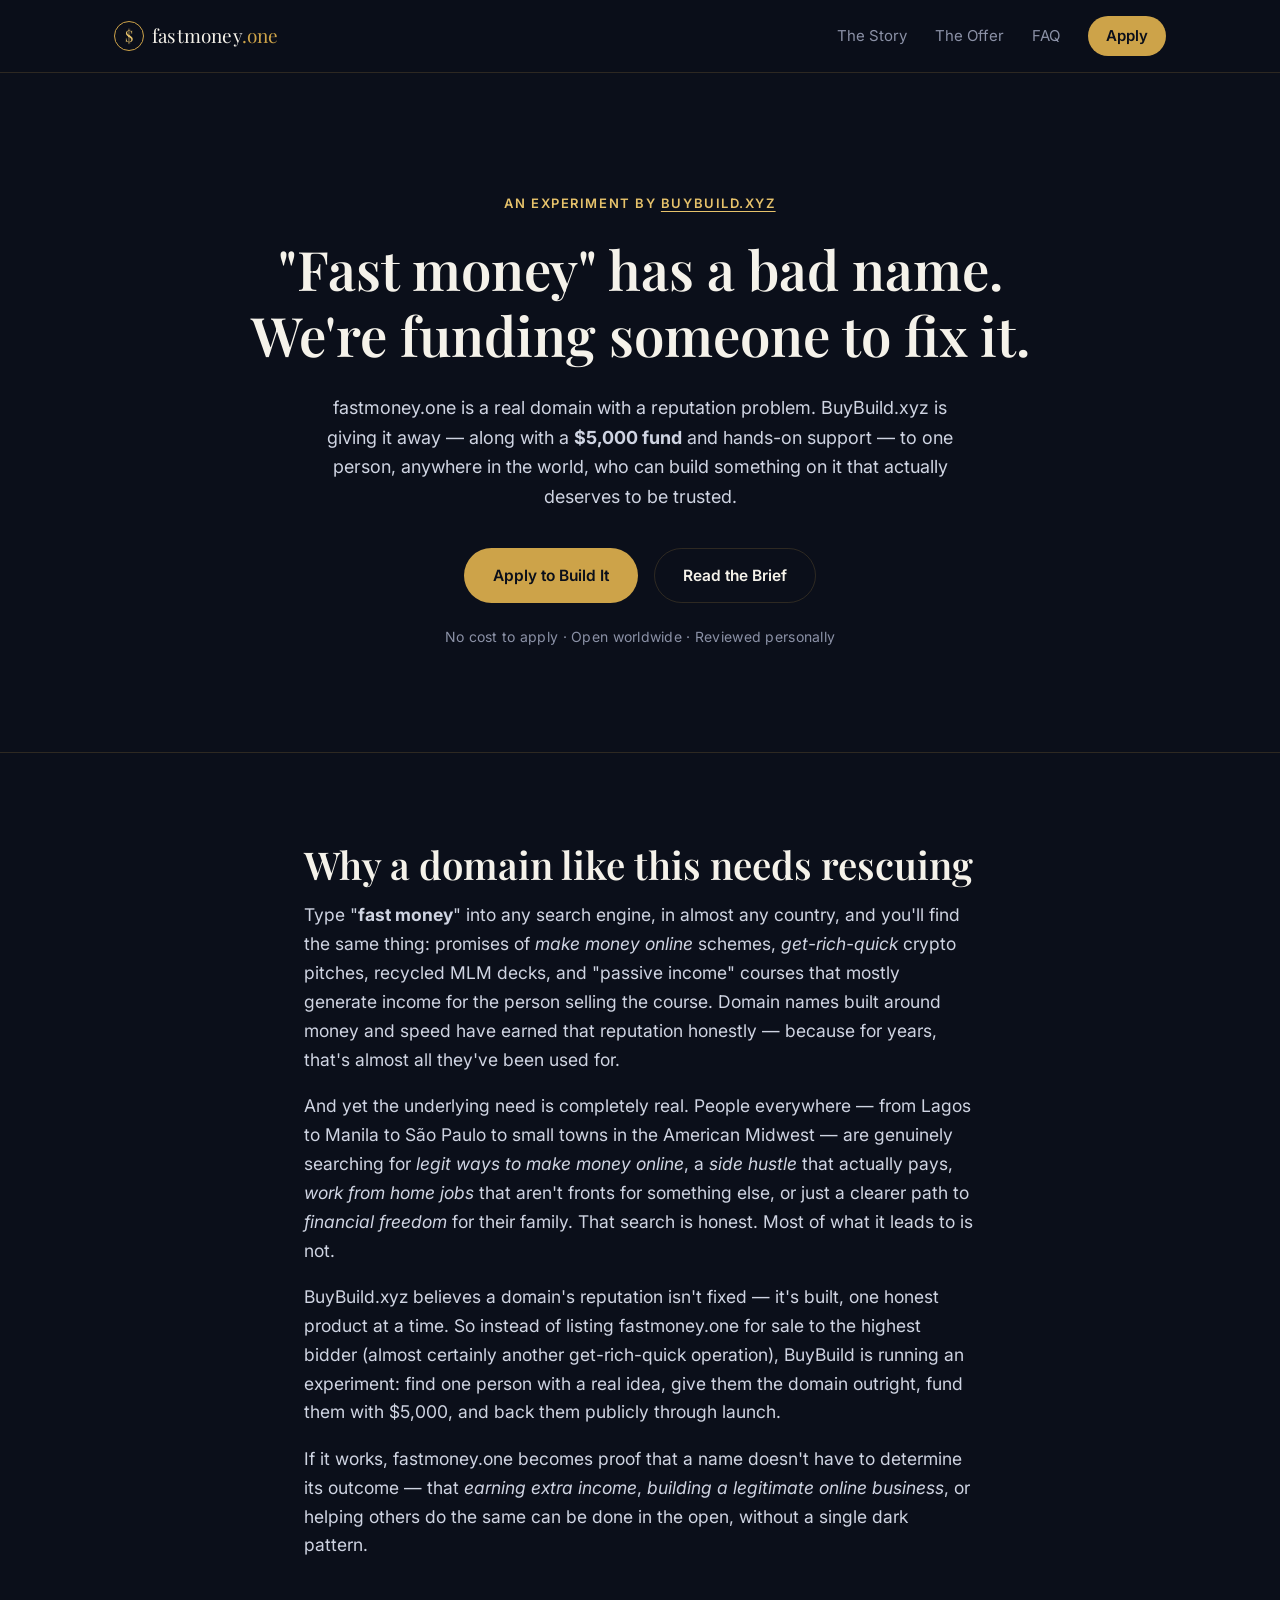
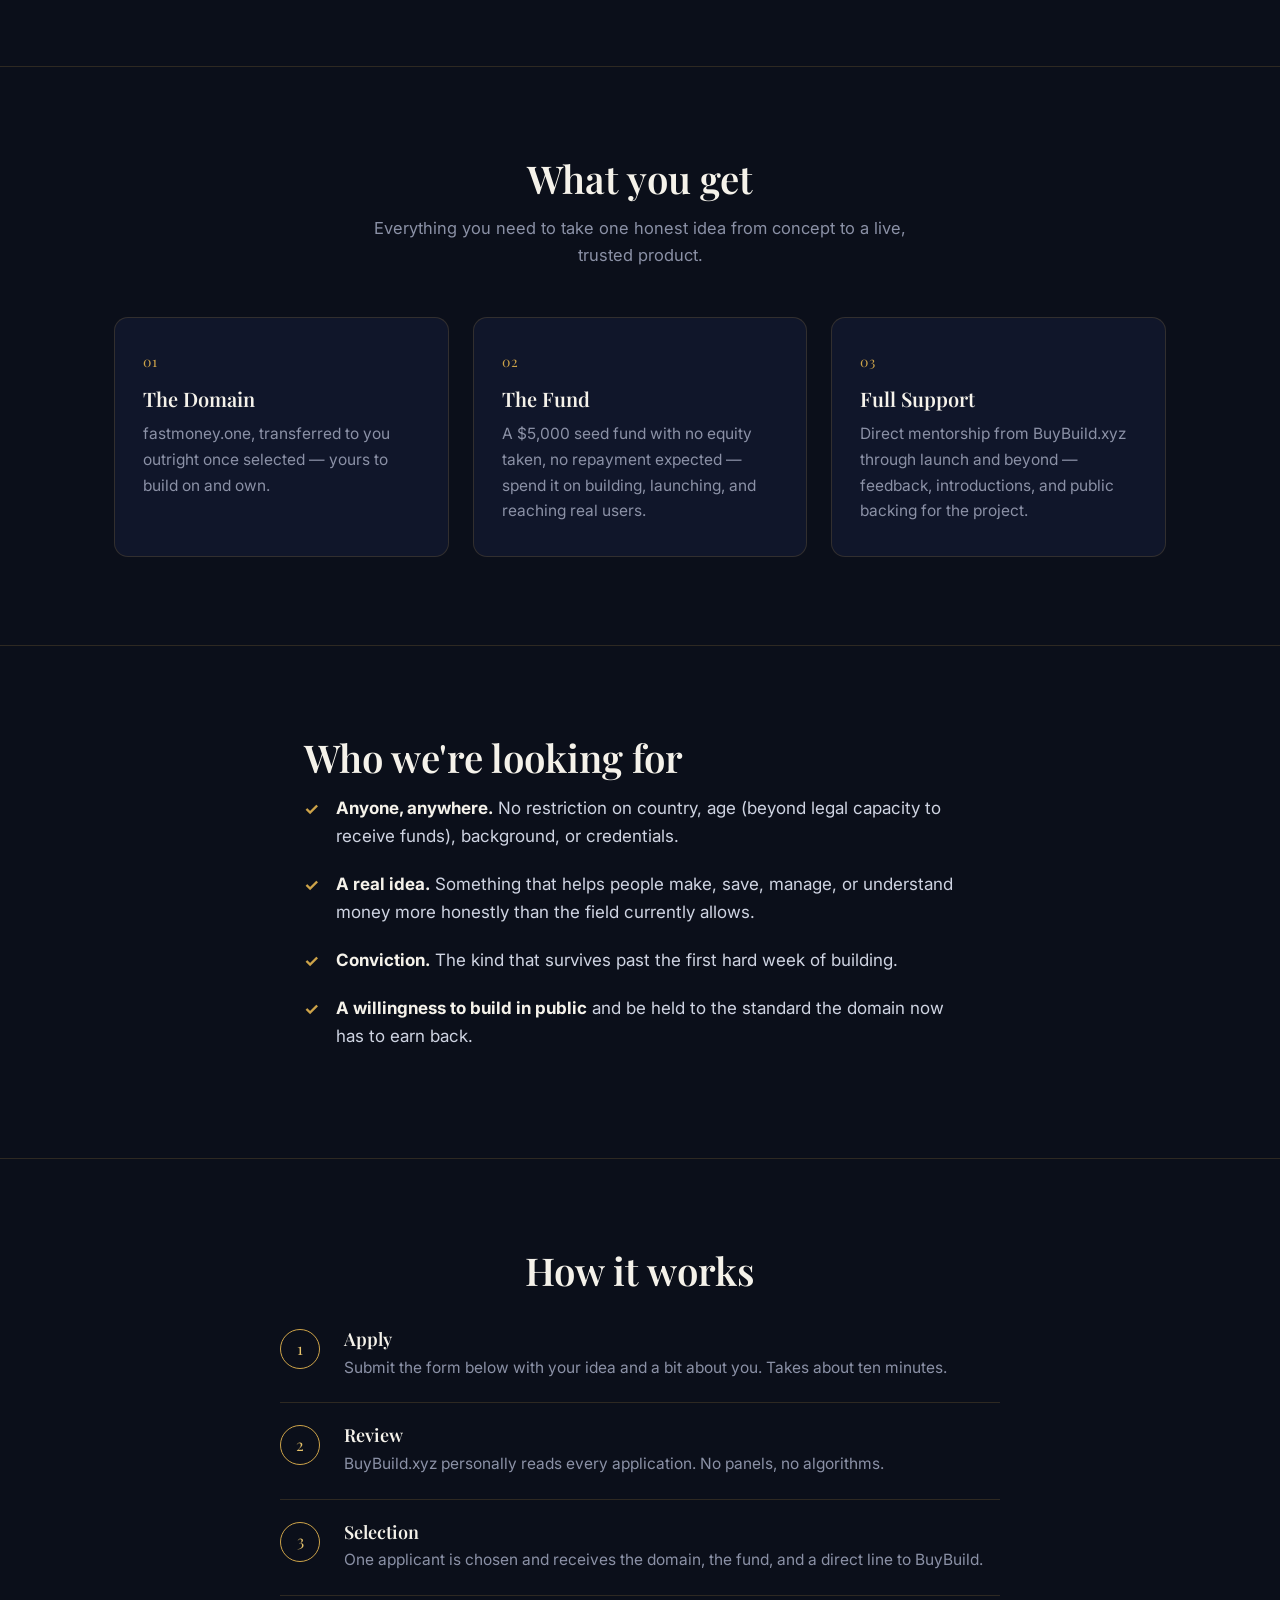
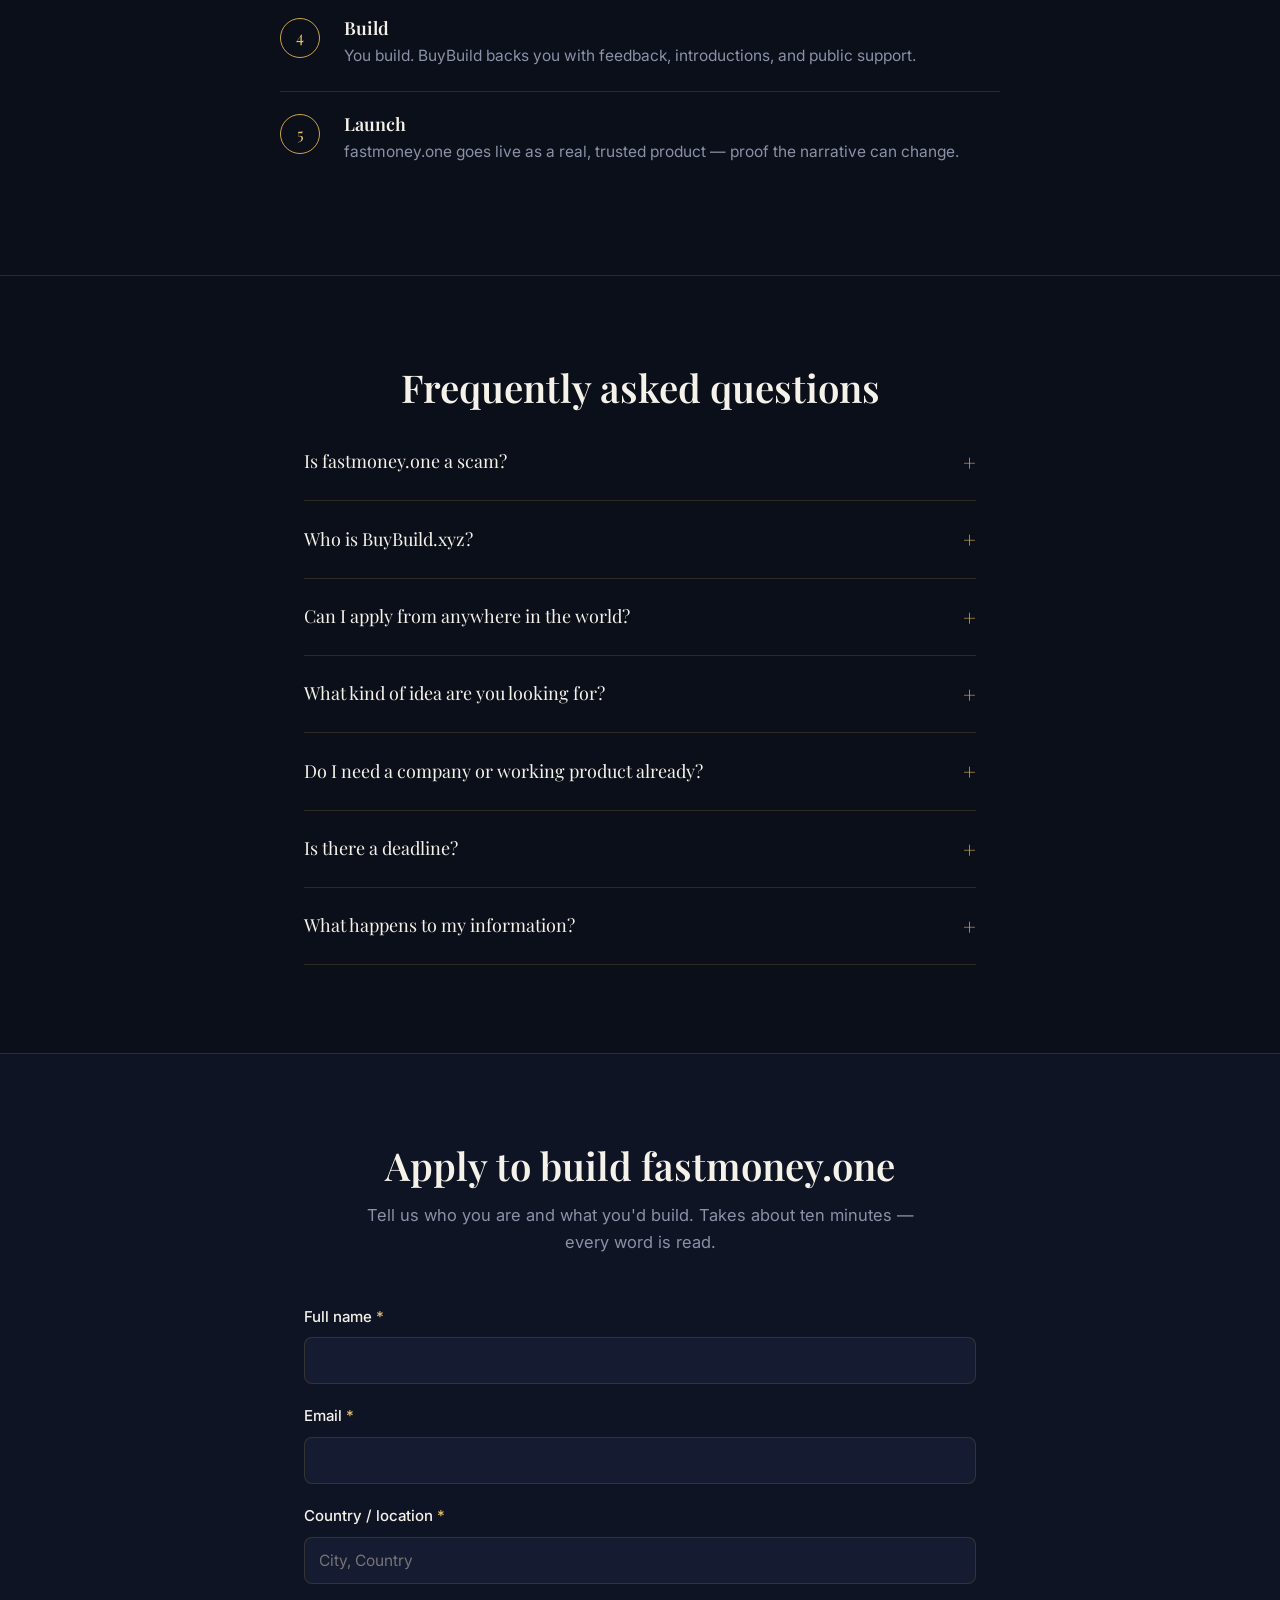
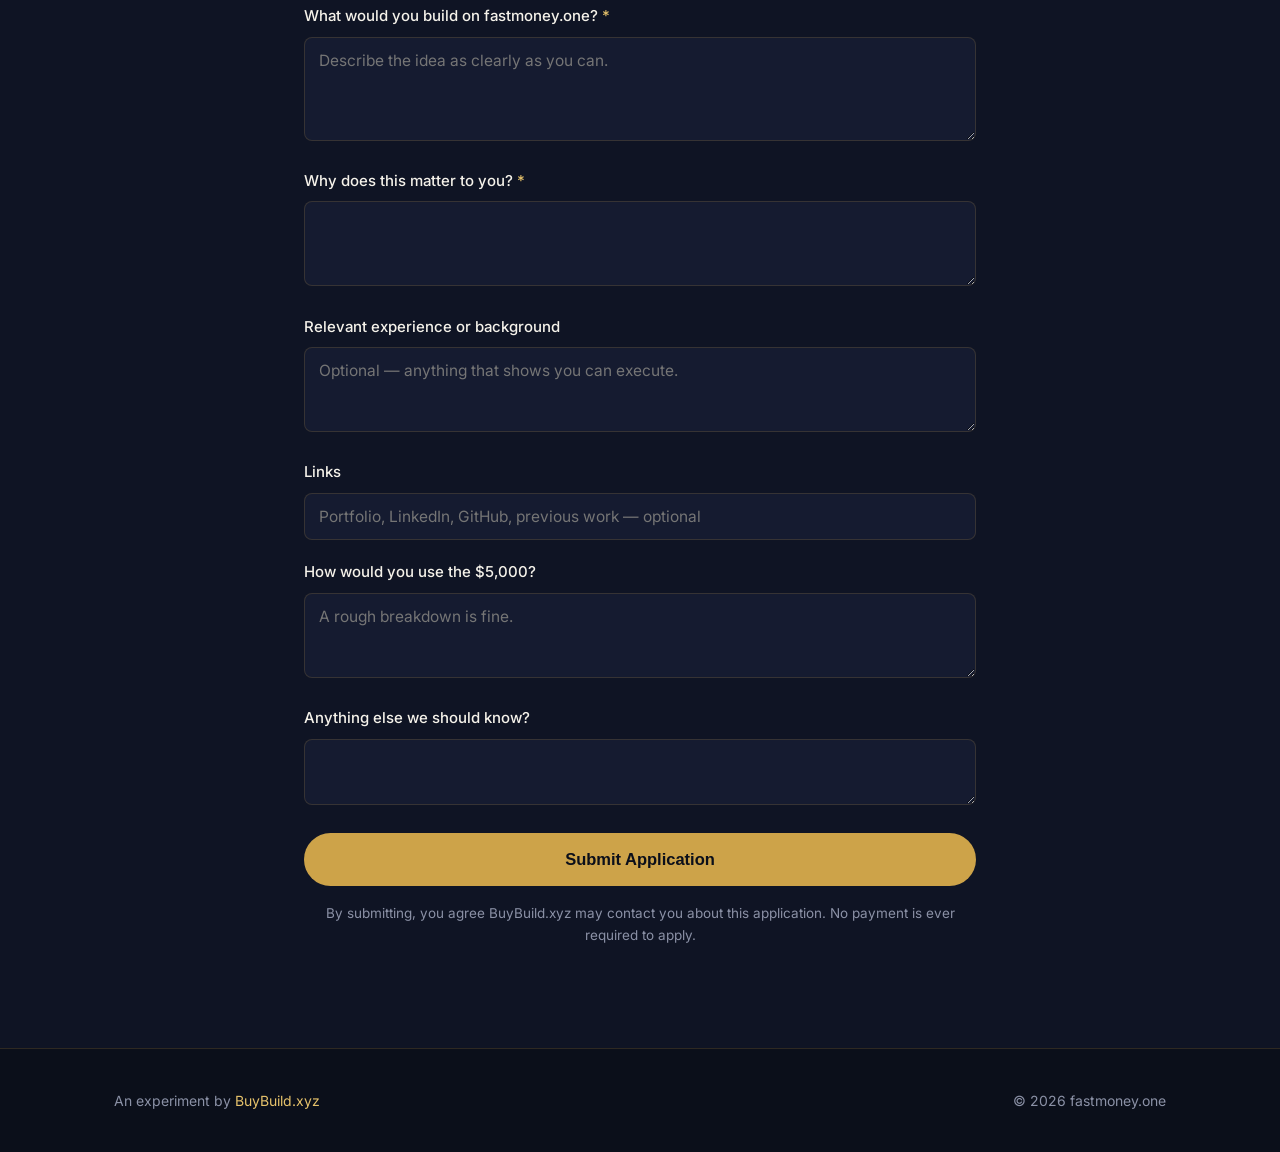
==== index.html @ 134b054e "Add fastmoney.one landing page One-page site for BuyBuild.xyz's experiment: giving the domain plus a" ====
<!DOCTYPE html>
<html lang="en">
<head>
<meta charset="UTF-8">
<meta name="viewport" content="width=device-width, initial-scale=1.0">
<title>Fast Money, Done Honestly — A $5,000 Experiment by BuyBuild.xyz | fastmoney.one</title>
<meta name="description" content="fastmoney.one is being given away — with a $5,000 fund and full support from BuyBuild.xyz — to one person, anywhere in the world, who can build something honest on a domain that usually means the opposite. Apply now.">
<meta name="keywords" content="make money online, make money fast, legit ways to make money online, side hustle ideas, passive income ideas, financial freedom, work from home, online business ideas, earn extra income, fastmoney.one, buybuild.xyz">
<meta name="author" content="BuyBuild.xyz">
<meta name="robots" content="index, follow, max-image-preview:large">
<link rel="canonical" href="https://fastmoney.one/">

<!-- Open Graph -->
<meta property="og:type" content="website">
<meta property="og:site_name" content="fastmoney.one">
<meta property="og:title" content="Fast Money, Done Honestly — A $5,000 Experiment by BuyBuild.xyz">
<meta property="og:description" content="One domain. One builder. $5,000 and full support to prove that 'fast money' doesn't have to mean scam. Open to anyone, anywhere in the world.">
<meta property="og:url" content="https://fastmoney.one/">
<meta property="og:image" content="https://fastmoney.one/assets/img/og-image.png">
<meta property="og:image:width" content="1200">
<meta property="og:image:height" content="630">
<meta property="og:locale" content="en_US">

<!-- Twitter -->
<meta name="twitter:card" content="summary_large_image">
<meta name="twitter:title" content="Fast Money, Done Honestly — A $5,000 Experiment by BuyBuild.xyz">
<meta name="twitter:description" content="One domain. One builder. $5,000 and full support to prove that 'fast money' doesn't have to mean scam. Open to anyone, anywhere in the world.">
<meta name="twitter:image" content="https://fastmoney.one/assets/img/og-image.png">

<!-- Icons -->
<link rel="icon" type="image/svg+xml" href="/assets/img/favicon.svg">
<link rel="apple-touch-icon" href="/assets/img/apple-touch-icon.png">
<link rel="manifest" href="/site.webmanifest">
<meta name="theme-color" content="#0b0f1a">

<!-- Performance -->
<link rel="preconnect" href="https://fonts.googleapis.com">
<link rel="preconnect" href="https://fonts.gstatic.com" crossorigin>
<link href="https://fonts.googleapis.com/css2?family=Playfair+Display:ital,wght@0,500;0,600;0,700;1,500&family=Inter:wght@400;500;600;700&display=swap" rel="stylesheet">
<link rel="stylesheet" href="/assets/css/styles.css">

<!-- Structured Data -->
<script type="application/ld+json">
{
  "@context": "https://schema.org",
  "@type": "Organization",
  "name": "BuyBuild.xyz",
  "url": "https://buybuild.xyz",
  "description": "BuyBuild.xyz funds and supports builders who turn overlooked or reputation-damaged domains into honest, useful products.",
  "sameAs": []
}
</script>
<script type="application/ld+json">
{
  "@context": "https://schema.org",
  "@type": "WebSite",
  "name": "fastmoney.one",
  "url": "https://fastmoney.one/",
  "description": "A domain being rebuilt in public: $5,000 and full support from BuyBuild.xyz, given to one builder anywhere in the world with an honest idea."
}
</script>
<script type="application/ld+json">
{
  "@context": "https://schema.org",
  "@type": "FAQPage",
  "mainEntity": [
    {
      "@type": "Question",
      "name": "Is fastmoney.one a scam?",
      "acceptedAnswer": {
        "@type": "Answer",
        "text": "No. fastmoney.one is currently an empty domain being offered, transparently and for free, to one selected applicant by BuyBuild.xyz, along with a $5,000 fund. Nothing is sold on this page, no payment is ever requested from applicants, and the entire process is documented in public."
      }
    },
    {
      "@type": "Question",
      "name": "Who is BuyBuild.xyz?",
      "acceptedAnswer": {
        "@type": "Answer",
        "text": "BuyBuild.xyz runs small, public experiments that hand real assets — domains, funding, and support — to builders with honest ideas. This is one of those experiments: reclaiming a domain that would otherwise be used for a get-rich-quick scheme."
      }
    },
    {
      "@type": "Question",
      "name": "Can I apply from anywhere in the world?",
      "acceptedAnswer": {
        "@type": "Answer",
        "text": "Yes. This is open globally with no restriction on location, nationality, age (beyond legal capacity to receive funds), or background. Ideas are judged on merit and honesty, not geography."
      }
    },
    {
      "@type": "Question",
      "name": "What kind of idea is BuyBuild looking for?",
      "acceptedAnswer": {
        "@type": "Answer",
        "text": "Anything that genuinely helps people make, save, or manage money honestly: financial literacy tools, transparent income directories, ethical marketplaces, budgeting help, ways to find real remote work. The only requirement is that it has to deserve the trust the domain name asks for."
      }
    },
    {
      "@type": "Question",
      "name": "Do I need a company or product already built?",
      "acceptedAnswer": {
        "@type": "Answer",
        "text": "No. A clear, honest idea and a credible plan to execute it are enough to apply. The fund and support exist specifically to help you go from idea to launch."
      }
    },
    {
      "@type": "Question",
      "name": "What happens to my application?",
      "acceptedAnswer": {
        "@type": "Answer",
        "text": "Every application is read personally by BuyBuild.xyz. Your information is used only to evaluate your application and contact you about it, and is never sold or shared."
      }
    }
  ]
}
</script>
</head>
<body>

<a class="skip-link" href="#apply">Skip to application form</a>

<header class="site-header">
  <div class="wrap header-inner">
    <a href="/" class="brand" aria-label="fastmoney.one home">
      <span class="brand-mark" aria-hidden="true">$</span>
      <span class="brand-name">fastmoney<span class="brand-dot">.one</span></span>
    </a>
    <nav class="site-nav" aria-label="Primary">
      <a href="#story">The Story</a>
      <a href="#offer">The Offer</a>
      <a href="#faq">FAQ</a>
      <a href="#apply" class="nav-cta">Apply</a>
    </nav>
  </div>
</header>

<main>

  <!-- HERO -->
  <section class="hero">
    <div class="wrap">
      <p class="eyebrow">An experiment by <a href="https://buybuild.xyz" rel="noopener">BuyBuild.xyz</a></p>
      <h1>"Fast money" has a bad name.<br>We're funding someone to fix it.</h1>
      <p class="hero-sub">
        fastmoney.one is a real domain with a reputation problem. BuyBuild.xyz is giving it away — along
        with a <strong>$5,000 fund</strong> and hands-on support — to one person, anywhere in the world,
        who can build something on it that actually deserves to be trusted.
      </p>
      <div class="hero-actions">
        <a href="#apply" class="btn btn-primary">Apply to Build It</a>
        <a href="#story" class="btn btn-ghost">Read the Brief</a>
      </div>
      <p class="hero-meta">No cost to apply · Open worldwide · Reviewed personally</p>
    </div>
  </section>

  <!-- STORY / SEO CONTENT -->
  <section id="story" class="section story">
    <div class="wrap wrap-narrow">
      <h2>Why a domain like this needs rescuing</h2>
      <p>
        Type "<strong>fast money</strong>" into any search engine, in almost any country, and you'll find the
        same thing: promises of <em>make money online</em> schemes, <em>get-rich-quick</em> crypto pitches,
        recycled MLM decks, and "passive income" courses that mostly generate income for the person selling
        the course. Domain names built around money and speed have earned that reputation honestly — because
        for years, that's almost all they've been used for.
      </p>
      <p>
        And yet the underlying need is completely real. People everywhere — from Lagos to Manila to São Paulo
        to small towns in the American Midwest — are genuinely searching for <em>legit ways to make money
        online</em>, a <em>side hustle</em> that actually pays, <em>work from home jobs</em> that aren't
        fronts for something else, or just a clearer path to <em>financial freedom</em> for their family.
        That search is honest. Most of what it leads to is not.
      </p>
      <p>
        BuyBuild.xyz believes a domain's reputation isn't fixed — it's built, one honest product at a time.
        So instead of listing fastmoney.one for sale to the highest bidder (almost certainly another
        get-rich-quick operation), BuyBuild is running an experiment: find one person with a real idea, give
        them the domain outright, fund them with $5,000, and back them publicly through launch.
      </p>
      <p>
        If it works, fastmoney.one becomes proof that a name doesn't have to determine its outcome — that
        <em>earning extra income</em>, <em>building a legitimate online business</em>, or helping others do the
        same can be done in the open, without a single dark pattern.
      </p>
    </div>
  </section>

  <!-- OFFER -->
  <section id="offer" class="section offer">
    <div class="wrap">
      <h2>What you get</h2>
      <p class="section-sub">Everything you need to take one honest idea from concept to a live, trusted product.</p>
      <div class="card-grid">
        <div class="card">
          <span class="card-num">01</span>
          <h3>The Domain</h3>
          <p>fastmoney.one, transferred to you outright once selected — yours to build on and own.</p>
        </div>
        <div class="card">
          <span class="card-num">02</span>
          <h3>The Fund</h3>
          <p>A $5,000 seed fund with no equity taken, no repayment expected — spend it on building, launching, and reaching real users.</p>
        </div>
        <div class="card">
          <span class="card-num">03</span>
          <h3>Full Support</h3>
          <p>Direct mentorship from BuyBuild.xyz through launch and beyond — feedback, introductions, and public backing for the project.</p>
        </div>
      </div>
    </div>
  </section>

  <!-- WHO -->
  <section class="section who">
    <div class="wrap wrap-narrow">
      <h2>Who we're looking for</h2>
      <ul class="checklist">
        <li><strong>Anyone, anywhere.</strong> No restriction on country, age (beyond legal capacity to receive funds), background, or credentials.</li>
        <li><strong>A real idea.</strong> Something that helps people make, save, manage, or understand money more honestly than the field currently allows.</li>
        <li><strong>Conviction.</strong> The kind that survives past the first hard week of building.</li>
        <li><strong>A willingness to build in public</strong> and be held to the standard the domain now has to earn back.</li>
      </ul>
    </div>
  </section>

  <!-- HOW IT WORKS -->
  <section class="section how">
    <div class="wrap">
      <h2>How it works</h2>
      <ol class="steps">
        <li><span class="step-num">1</span><div><h3>Apply</h3><p>Submit the form below with your idea and a bit about you. Takes about ten minutes.</p></div></li>
        <li><span class="step-num">2</span><div><h3>Review</h3><p>BuyBuild.xyz personally reads every application. No panels, no algorithms.</p></div></li>
        <li><span class="step-num">3</span><div><h3>Selection</h3><p>One applicant is chosen and receives the domain, the fund, and a direct line to BuyBuild.</p></div></li>
        <li><span class="step-num">4</span><div><h3>Build</h3><p>You build. BuyBuild backs you with feedback, introductions, and public support.</p></div></li>
        <li><span class="step-num">5</span><div><h3>Launch</h3><p>fastmoney.one goes live as a real, trusted product — proof the narrative can change.</p></div></li>
      </ol>
    </div>
  </section>

  <!-- FAQ -->
  <section id="faq" class="section faq">
    <div class="wrap wrap-narrow">
      <h2>Frequently asked questions</h2>

      <details>
        <summary>Is fastmoney.one a scam?</summary>
        <p>No. This domain is currently unused and being offered, transparently and at no cost, to one selected applicant by BuyBuild.xyz, along with a $5,000 fund. Nothing is sold on this page and applicants are never asked for payment. The entire process is documented in public.</p>
      </details>

      <details>
        <summary>Who is BuyBuild.xyz?</summary>
        <p>BuyBuild.xyz runs small, public experiments that hand real assets — domains, funding, and support — to builders with honest ideas. This page is one of those experiments: reclaiming a domain that would otherwise end up powering a get-rich-quick scheme.</p>
      </details>

      <details>
        <summary>Can I apply from anywhere in the world?</summary>
        <p>Yes. This is open globally. Ideas are judged on merit and honesty, not geography, nationality, or background.</p>
      </details>

      <details>
        <summary>What kind of idea are you looking for?</summary>
        <p>Anything that genuinely helps people make, save, or manage money honestly — financial literacy tools, transparent income directories, ethical marketplaces, budgeting help, ways to find real remote work. It just has to deserve the trust the domain name asks for.</p>
      </details>

      <details>
        <summary>Do I need a company or working product already?</summary>
        <p>No. A clear, honest idea and a credible plan to execute it are enough to apply. The fund and support exist specifically to help you go from idea to launch.</p>
      </details>

      <details>
        <summary>Is there a deadline?</summary>
        <p>Applications are reviewed on a rolling basis until a builder is selected. Apply as soon as your idea is ready to describe clearly — early applications get first attention.</p>
      </details>

      <details>
        <summary>What happens to my information?</summary>
        <p>Every application is read personally by BuyBuild.xyz. Your information is used only to evaluate your application and to contact you about it. It is never sold or shared.</p>
      </details>
    </div>
  </section>

  <!-- APPLY -->
  <section id="apply" class="section apply">
    <div class="wrap wrap-narrow">
      <h2>Apply to build fastmoney.one</h2>
      <p class="section-sub">Tell us who you are and what you'd build. Takes about ten minutes — every word is read.</p>

      <form
        name="application"
        method="POST"
        data-netlify="true"
        netlify-honeypot="bot-field"
        id="application-form"
        class="app-form"
      >
        <input type="hidden" name="form-name" value="application">
        <p class="hp-field" aria-hidden="true">
          <label>Leave this field empty <input name="bot-field" tabindex="-1" autocomplete="off"></label>
        </p>

        <div class="form-row">
          <label for="name">Full name <span class="req">*</span></label>
          <input type="text" id="name" name="name" required autocomplete="name">
        </div>

        <div class="form-row">
          <label for="email">Email <span class="req">*</span></label>
          <input type="email" id="email" name="email" required autocomplete="email">
        </div>

        <div class="form-row">
          <label for="location">Country / location <span class="req">*</span></label>
          <input type="text" id="location" name="location" required placeholder="City, Country" autocomplete="country-name">
        </div>

        <div class="form-row">
          <label for="idea">What would you build on fastmoney.one? <span class="req">*</span></label>
          <textarea id="idea" name="idea" rows="4" required placeholder="Describe the idea as clearly as you can."></textarea>
        </div>

        <div class="form-row">
          <label for="why">Why does this matter to you? <span class="req">*</span></label>
          <textarea id="why" name="why" rows="3" required></textarea>
        </div>

        <div class="form-row">
          <label for="experience">Relevant experience or background</label>
          <textarea id="experience" name="experience" rows="3" placeholder="Optional — anything that shows you can execute."></textarea>
        </div>

        <div class="form-row">
          <label for="links">Links</label>
          <input type="text" id="links" name="links" placeholder="Portfolio, LinkedIn, GitHub, previous work — optional">
        </div>

        <div class="form-row">
          <label for="budget">How would you use the $5,000?</label>
          <textarea id="budget" name="budget" rows="3" placeholder="A rough breakdown is fine."></textarea>
        </div>

        <div class="form-row">
          <label for="other">Anything else we should know?</label>
          <textarea id="other" name="other" rows="2"></textarea>
        </div>

        <button type="submit" class="btn btn-primary btn-block">Submit Application</button>
        <p class="form-note">By submitting, you agree BuyBuild.xyz may contact you about this application. No payment is ever required to apply.</p>
      </form>

      <div id="form-success" class="form-success" hidden>
        <h3>Application received.</h3>
        <p>Thank you — your submission has been sent to BuyBuild.xyz and will be read personally. If you're selected, you'll hear back by email.</p>
      </div>
    </div>
  </section>

</main>

<footer class="site-footer">
  <div class="wrap footer-inner">
    <p>An experiment by <a href="https://buybuild.xyz" rel="noopener">BuyBuild.xyz</a></p>
    <p class="footer-copy">&copy; <span id="year"></span> fastmoney.one</p>
  </div>
</footer>

<script src="/assets/js/main.js" defer></script>
</body>
</html>
---- assets/css/styles.css ----
/* ---------- Reset & base ---------- */
*, *::before, *::after { box-sizing: border-box; }
html { scroll-behavior: smooth; }
body {
  margin: 0;
  background: var(--bg);
  color: var(--text);
  font-family: 'Inter', -apple-system, BlinkMacSystemFont, 'Segoe UI', sans-serif;
  font-size: 17px;
  line-height: 1.65;
  -webkit-font-smoothing: antialiased;
}
img { max-width: 100%; display: block; }
a { color: inherit; }
h1, h2, h3 {
  font-family: 'Playfair Display', Georgia, serif;
  font-weight: 600;
  line-height: 1.2;
  margin: 0 0 0.5em;
  color: var(--heading);
}
p { margin: 0 0 1em; }
ul, ol { margin: 0; padding: 0; }

:root {
  --bg: #0b0f1a;
  --bg-alt: #0f1424;
  --text: #cfd4e2;
  --text-dim: #8b91a6;
  --heading: #f5f2ea;
  --gold: #cda349;
  --gold-bright: #e6c26b;
  --border: rgba(205, 163, 73, 0.18);
  --card-bg: #10162a;
  --max: 1100px;
  --max-narrow: 720px;
}

.wrap { max-width: var(--max); margin: 0 auto; padding: 0 24px; }
.wrap-narrow { max-width: var(--max-narrow); margin: 0 auto; padding: 0 24px; }

.skip-link {
  position: absolute; left: -999px; top: 0;
  background: var(--gold); color: #0b0f1a; padding: 10px 16px; z-index: 100;
}
.skip-link:focus { left: 12px; top: 12px; }

/* ---------- Header ---------- */
.site-header {
  position: sticky; top: 0; z-index: 50;
  background: rgba(11, 15, 26, 0.85);
  backdrop-filter: blur(10px);
  border-bottom: 1px solid var(--border);
}
.header-inner {
  display: flex; align-items: center; justify-content: space-between;
  height: 72px;
}
.brand { display: flex; align-items: center; gap: 8px; text-decoration: none; }
.brand-mark {
  display: inline-flex; align-items: center; justify-content: center;
  width: 30px; height: 30px; border-radius: 50%;
  border: 1px solid var(--gold);
  color: var(--gold-bright);
  font-family: 'Playfair Display', serif;
  font-size: 16px;
}
.brand-name {
  font-family: 'Playfair Display', serif;
  font-size: 19px; color: var(--heading); letter-spacing: 0.01em;
}
.brand-dot { color: var(--gold); }
.site-nav { display: flex; align-items: center; gap: 28px; }
.site-nav a {
  text-decoration: none; color: var(--text-dim); font-size: 15px;
  transition: color 0.2s;
}
.site-nav a:hover { color: var(--heading); }
.nav-cta {
  color: #0b0f1a !important; background: var(--gold);
  padding: 8px 18px; border-radius: 999px; font-weight: 600;
}
.nav-cta:hover { background: var(--gold-bright); }

/* ---------- Buttons ---------- */
.btn {
  display: inline-block; text-decoration: none;
  padding: 14px 28px; border-radius: 999px;
  font-weight: 600; font-size: 15.5px;
  transition: all 0.2s ease;
  border: 1px solid transparent;
  cursor: pointer;
}
.btn-primary { background: var(--gold); color: #0b0f1a; }
.btn-primary:hover { background: var(--gold-bright); transform: translateY(-1px); }
.btn-ghost { background: transparent; color: var(--heading); border-color: var(--border); }
.btn-ghost:hover { border-color: var(--gold); color: var(--gold-bright); }
.btn-block { width: 100%; text-align: center; font-size: 16.5px; padding: 16px; }

/* ---------- Hero ---------- */
.hero { padding: 120px 0 90px; text-align: center; }
.eyebrow {
  text-transform: uppercase; letter-spacing: 0.12em; font-size: 13px;
  color: var(--gold-bright); font-weight: 600; margin-bottom: 22px;
}
.eyebrow a { color: var(--gold-bright); text-decoration: underline; text-underline-offset: 3px; }
.hero h1 {
  font-size: clamp(2.1rem, 5vw, 3.4rem);
  max-width: 880px; margin: 0 auto 26px;
}
.hero-sub {
  max-width: 640px; margin: 0 auto 36px;
  color: var(--text); font-size: 18px;
}
.hero-actions { display: flex; gap: 16px; justify-content: center; flex-wrap: wrap; margin-bottom: 22px; }
.hero-meta { color: var(--text-dim); font-size: 14px; letter-spacing: 0.02em; }

/* ---------- Sections ---------- */
.section { padding: 88px 0; border-top: 1px solid var(--border); }
.section h2 {
  font-size: clamp(1.7rem, 3.2vw, 2.4rem);
  text-align: center; margin-bottom: 14px;
}
.section-sub {
  text-align: center; color: var(--text-dim);
  max-width: 560px; margin: 0 auto 48px; font-size: 16.5px;
}

.story h2, .who h2 { text-align: left; max-width: var(--max-narrow); }
.story p, .who p { color: var(--text); font-size: 17.5px; }

/* ---------- Cards / Offer ---------- */
.card-grid {
  display: grid; grid-template-columns: repeat(3, 1fr); gap: 24px;
}
.card {
  background: var(--card-bg); border: 1px solid var(--border);
  border-radius: 14px; padding: 32px 28px;
}
.card-num {
  display: block; font-family: 'Playfair Display', serif;
  color: var(--gold); font-size: 14px; letter-spacing: 0.08em;
  margin-bottom: 14px;
}
.card h3 { font-size: 20px; margin-bottom: 10px; }
.card p { color: var(--text-dim); font-size: 15.5px; margin: 0; }

/* ---------- Checklist ---------- */
.checklist { list-style: none; }
.checklist li {
  position: relative; padding-left: 32px; margin-bottom: 20px;
  color: var(--text); font-size: 17px;
}
.checklist li::before {
  content: "✓"; position: absolute; left: 0; top: 1px;
  color: var(--gold); font-weight: 700;
}
.checklist strong { color: var(--heading); }

/* ---------- Steps ---------- */
.steps { list-style: none; max-width: 720px; margin: 0 auto; }
.steps li {
  display: flex; gap: 24px; padding: 22px 0;
  border-bottom: 1px solid var(--border);
}
.steps li:last-child { border-bottom: none; }
.step-num {
  flex-shrink: 0; width: 40px; height: 40px; border-radius: 50%;
  border: 1px solid var(--gold); color: var(--gold-bright);
  display: flex; align-items: center; justify-content: center;
  font-family: 'Playfair Display', serif; font-size: 16px;
}
.steps h3 { font-size: 18px; margin-bottom: 4px; }
.steps p { color: var(--text-dim); font-size: 15.5px; margin: 0; }

/* ---------- FAQ ---------- */
.faq details {
  border-bottom: 1px solid var(--border);
  padding: 20px 0;
}
.faq summary {
  cursor: pointer; font-family: 'Playfair Display', serif;
  font-size: 18px; color: var(--heading); list-style: none;
  display: flex; justify-content: space-between; align-items: center;
}
.faq summary::-webkit-details-marker { display: none; }
.faq summary::after {
  content: "+"; color: var(--gold); font-size: 22px; margin-left: 16px;
  transition: transform 0.2s;
}
.faq details[open] summary::after { transform: rotate(45deg); }
.faq details p { color: var(--text-dim); margin-top: 14px; font-size: 16px; }

/* ---------- Form ---------- */
.apply { background: var(--bg-alt); }
.app-form { margin-top: 8px; }
.form-row { margin-bottom: 20px; }
.form-row label {
  display: block; margin-bottom: 8px; font-size: 15px;
  color: var(--heading); font-weight: 500;
}
.req { color: var(--gold-bright); }
.form-row input, .form-row textarea {
  width: 100%; background: #151b30; border: 1px solid var(--border);
  border-radius: 8px; padding: 13px 14px; color: var(--text);
  font-family: inherit; font-size: 15.5px; resize: vertical;
  transition: border-color 0.2s;
}
.form-row input:focus, .form-row textarea:focus {
  outline: none; border-color: var(--gold);
}
.form-note { text-align: center; color: var(--text-dim); font-size: 13.5px; margin-top: 16px; }
.hp-field { position: absolute; left: -9999px; }

.form-success {
  text-align: center; background: var(--card-bg); border: 1px solid var(--gold);
  border-radius: 14px; padding: 48px 32px; margin-top: 8px;
}
.form-success h3 { color: var(--gold-bright); }
.form-success p { color: var(--text); margin: 0; }

/* ---------- Footer ---------- */
.site-footer { padding: 40px 0; border-top: 1px solid var(--border); }
.footer-inner {
  display: flex; justify-content: space-between; align-items: center;
  flex-wrap: wrap; gap: 12px;
  color: var(--text-dim); font-size: 14px;
}
.footer-inner a { color: var(--gold-bright); text-decoration: none; }
.footer-inner p { margin: 0; }

/* ---------- Responsive ---------- */
@media (max-width: 780px) {
  .site-nav { gap: 16px; }
  .site-nav a:not(.nav-cta) { display: none; }
  .card-grid { grid-template-columns: 1fr; }
  .hero { padding: 90px 0 64px; }
  .section { padding: 64px 0; }
}
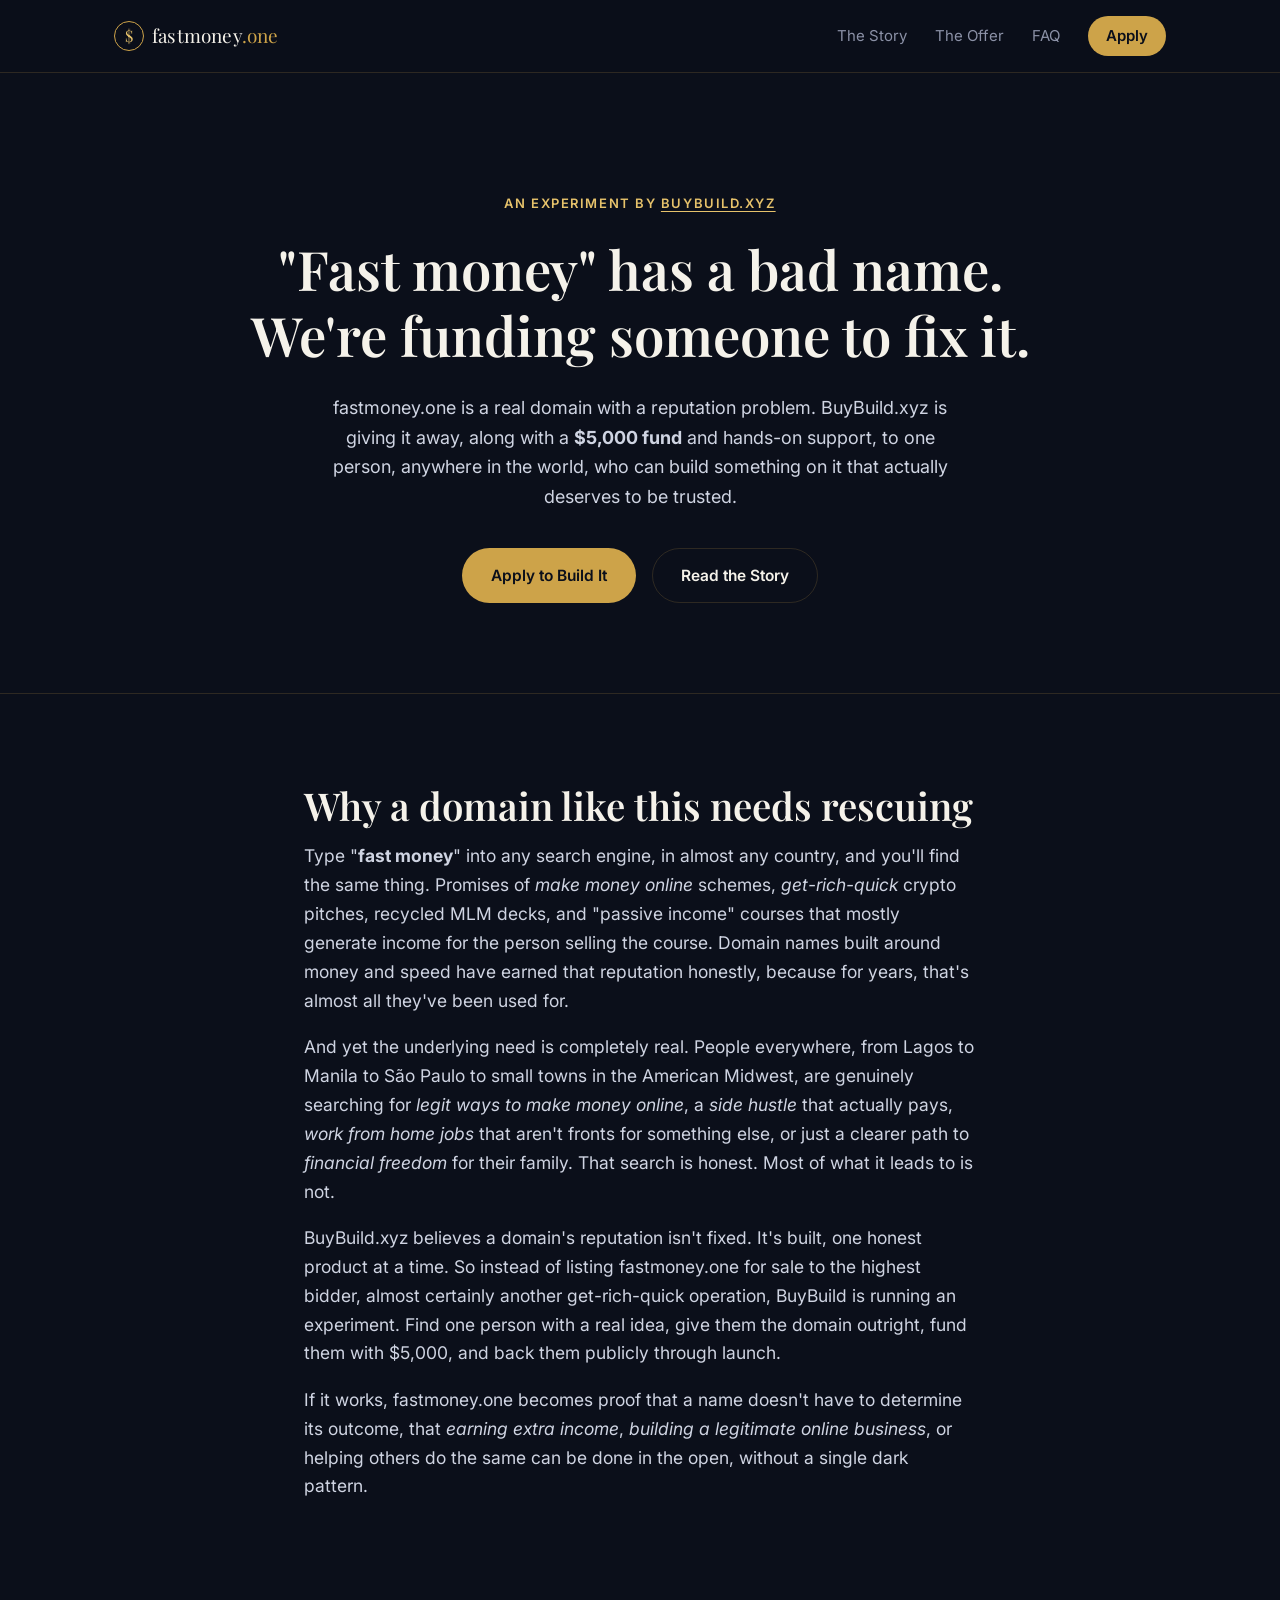
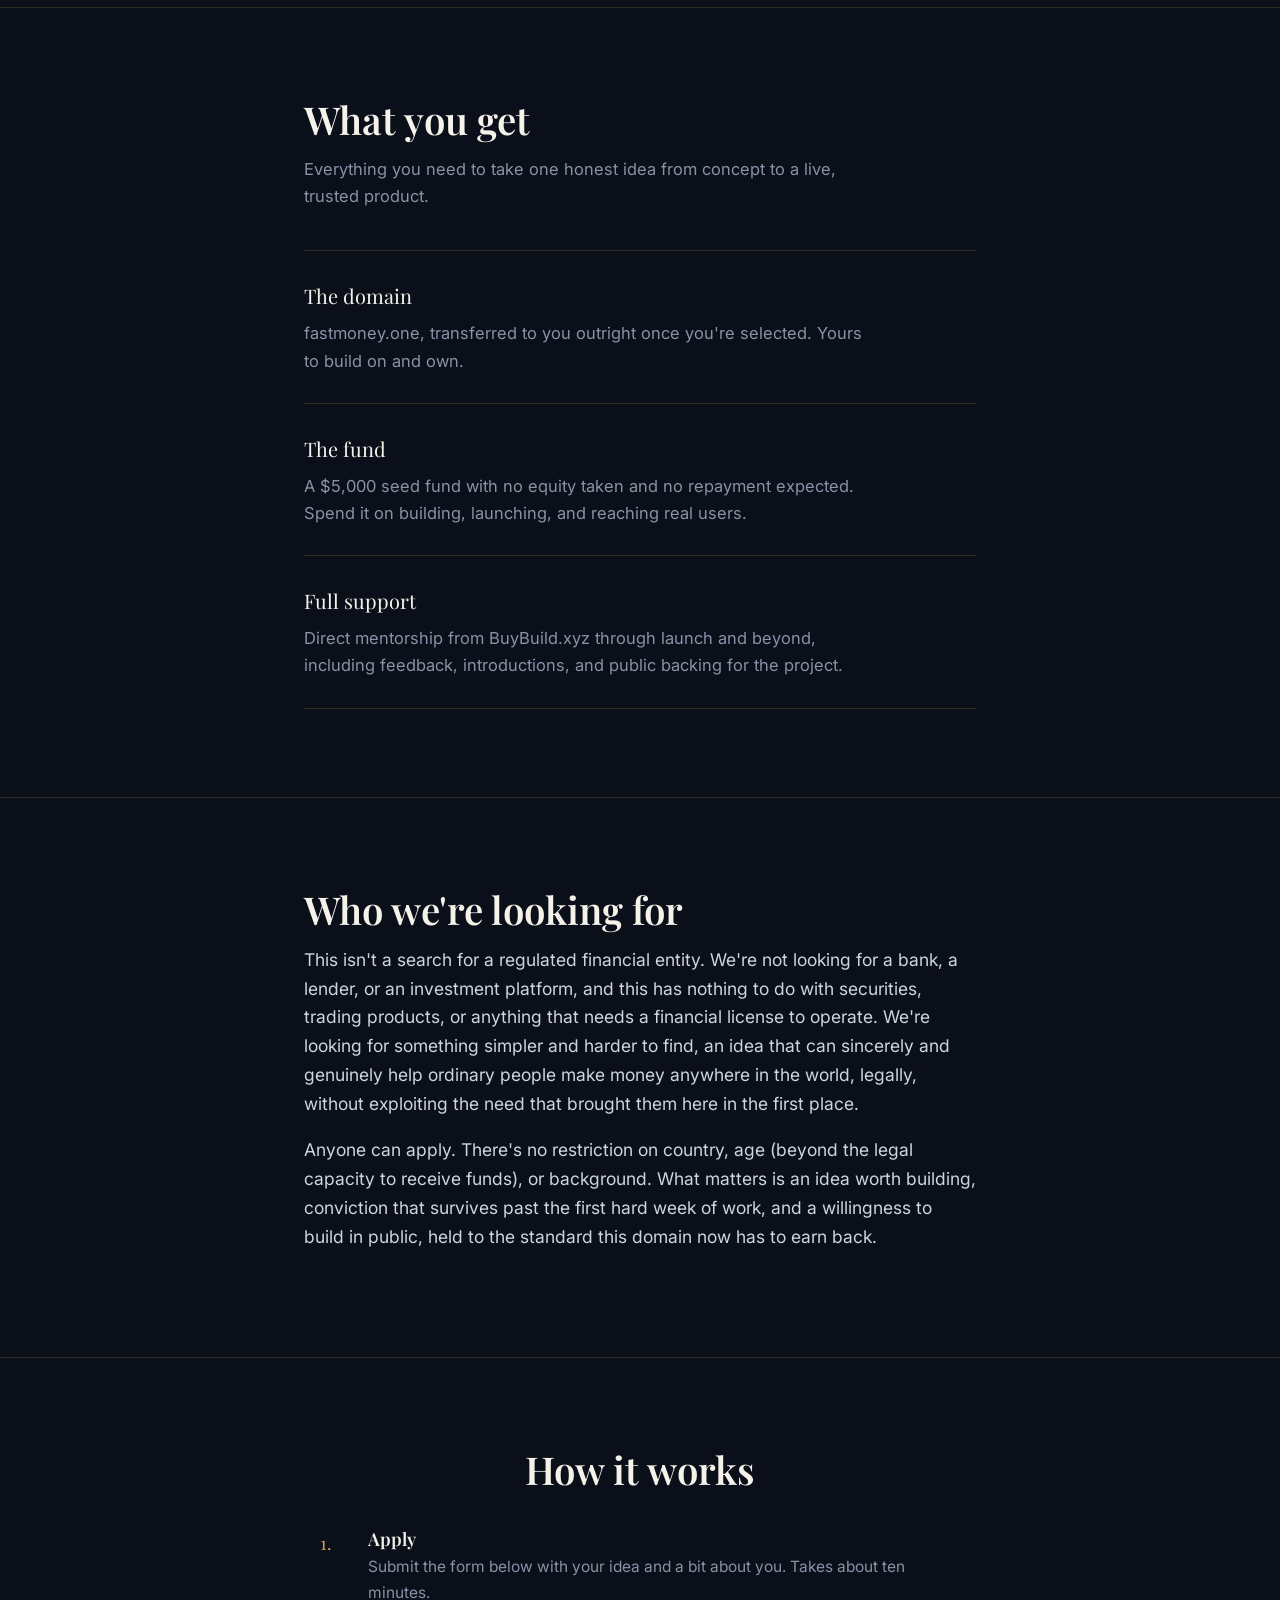
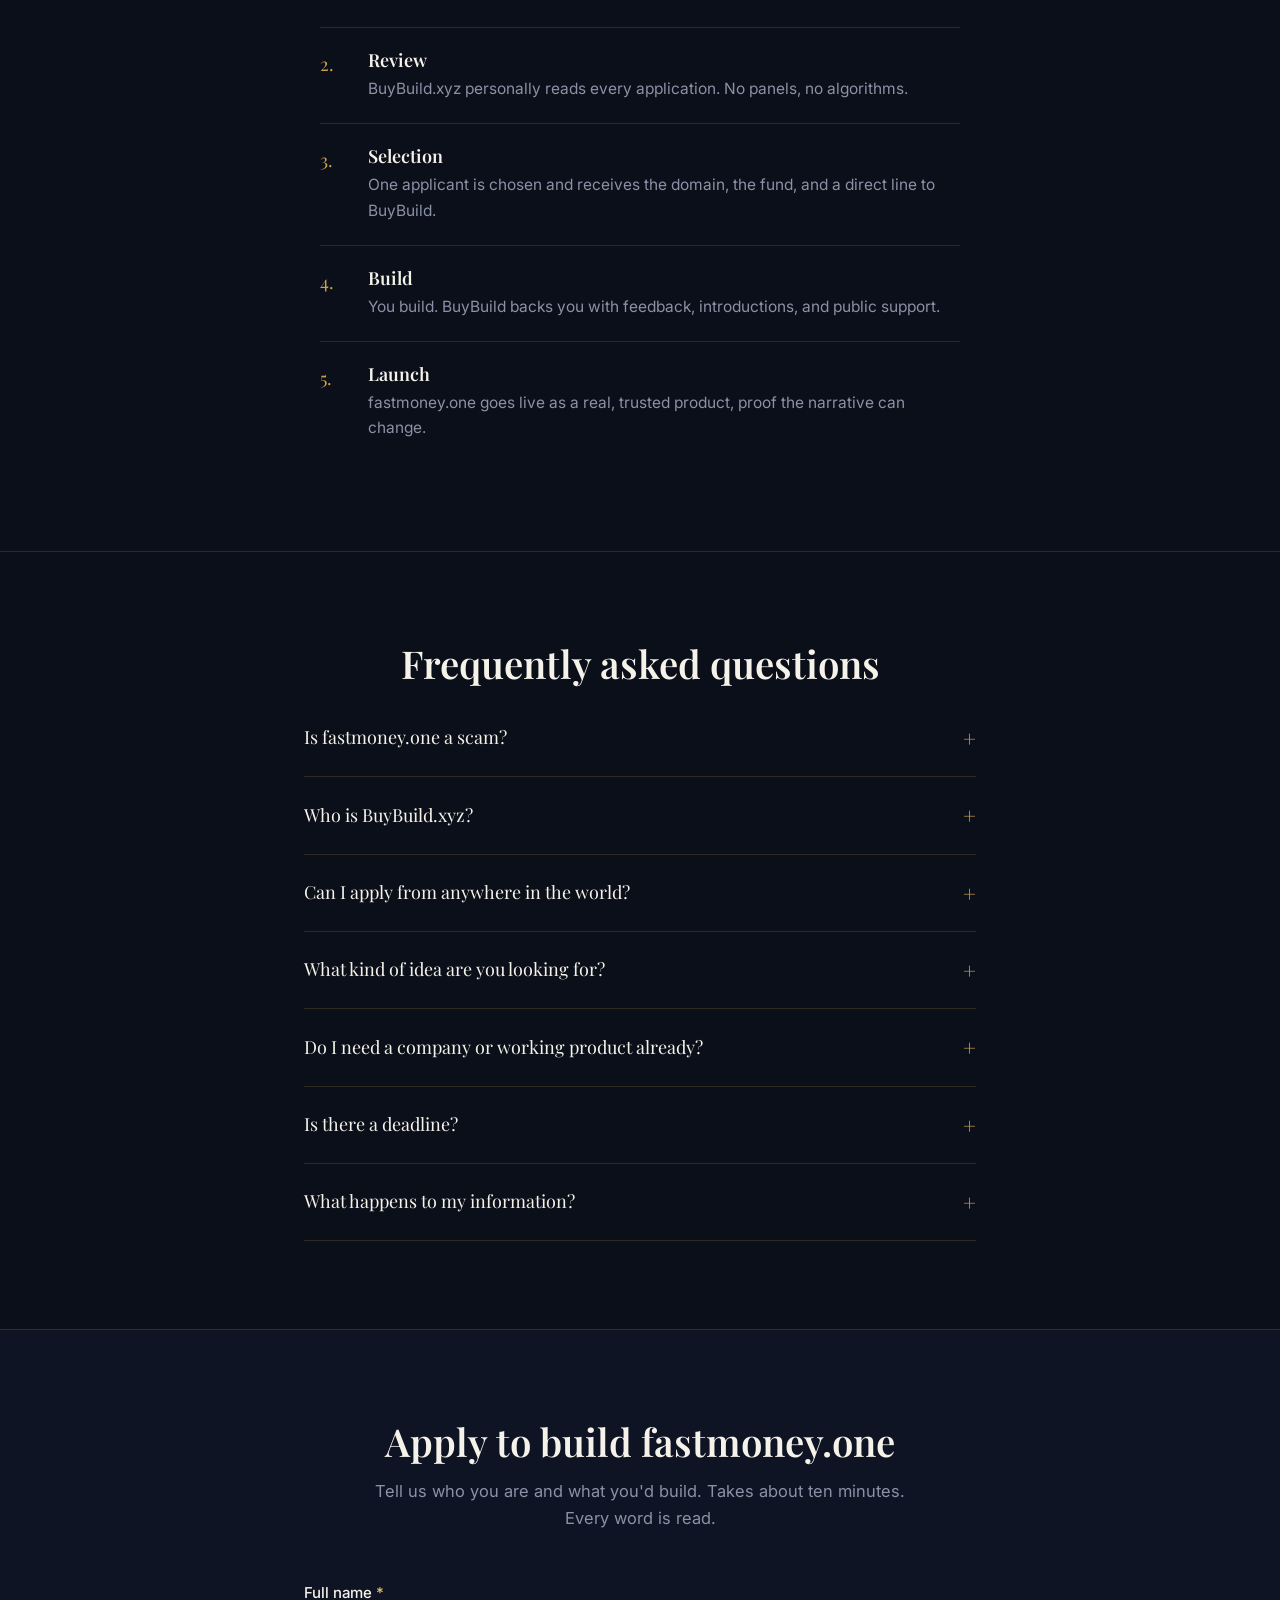
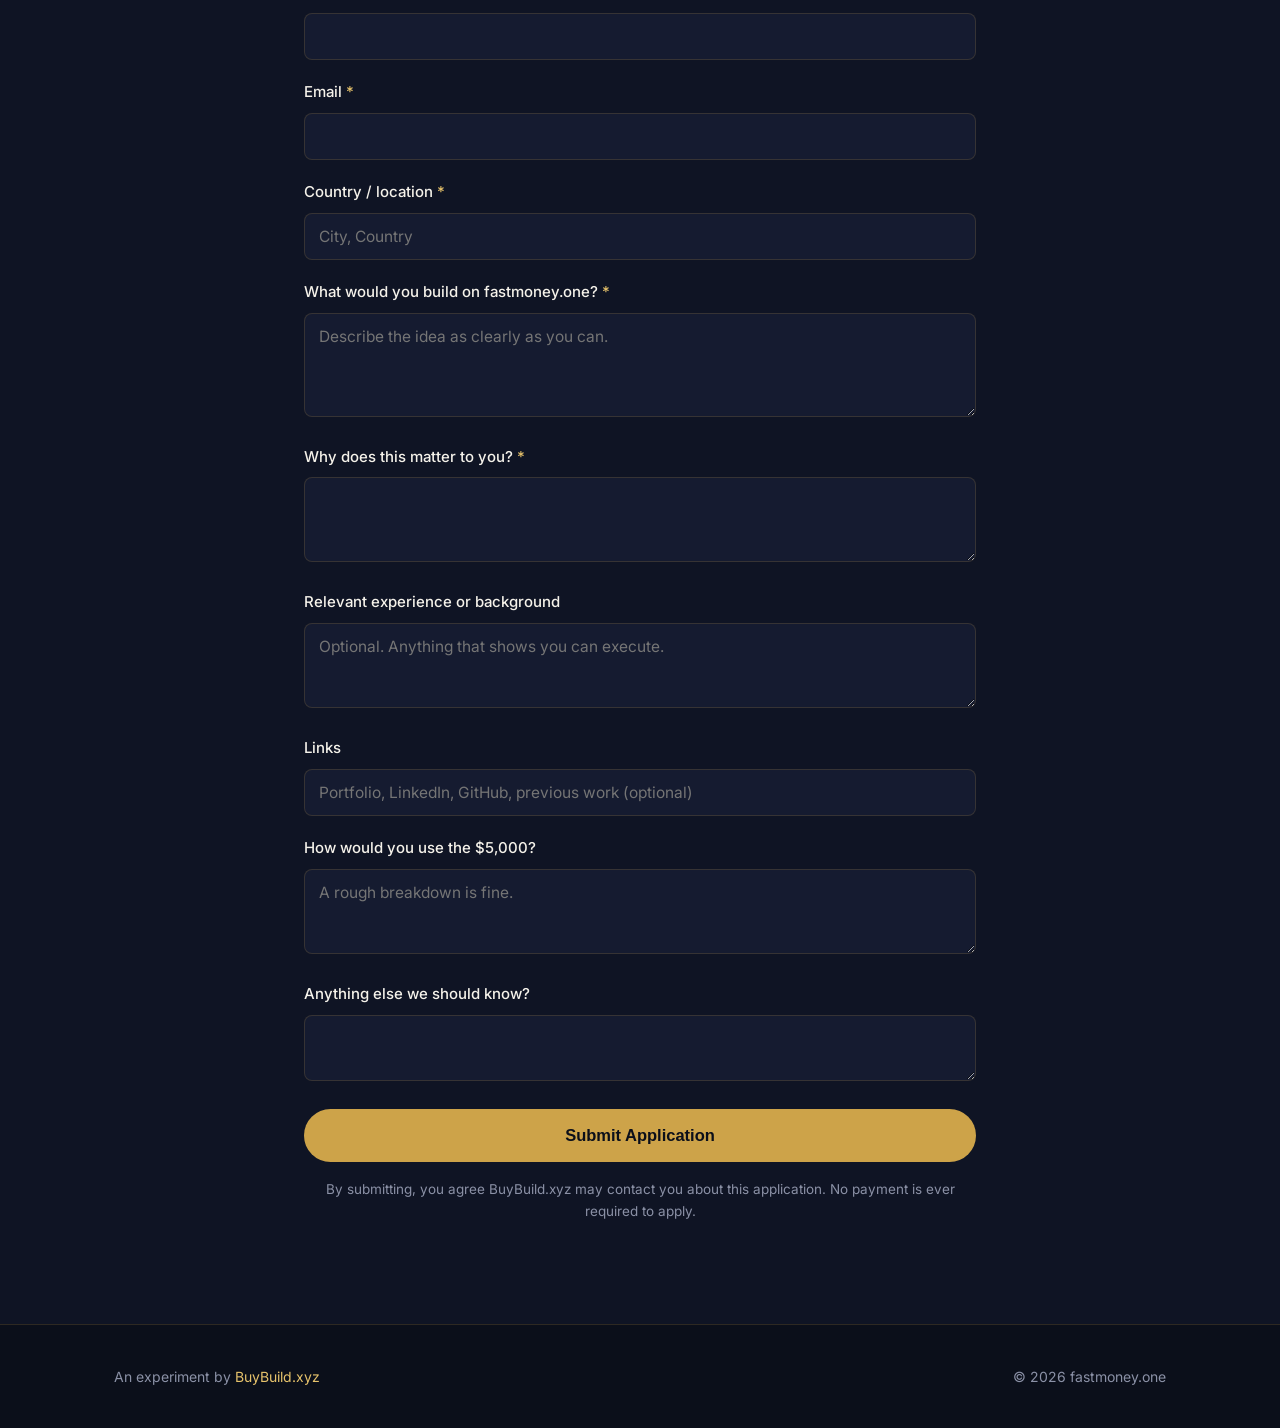
==== commit b51aae65: "Clarify idea criteria and de-templatize page design Explicitly states BuyBuild is not looking for a " ====
--- a/index.html
+++ b/index.html
@@ -3,8 +3,8 @@
 <head>
 <meta charset="UTF-8">
 <meta name="viewport" content="width=device-width, initial-scale=1.0">
-<title>Fast Money, Done Honestly — A $5,000 Experiment by BuyBuild.xyz | fastmoney.one</title>
-<meta name="description" content="fastmoney.one is being given away — with a $5,000 fund and full support from BuyBuild.xyz — to one person, anywhere in the world, who can build something honest on a domain that usually means the opposite. Apply now.">
+<title>Fast Money, Built Honestly | A $5,000 Experiment by BuyBuild.xyz</title>
+<meta name="description" content="fastmoney.one is being given away, with a $5,000 fund and full support from BuyBuild.xyz, to one person anywhere in the world who can build something honest on a domain that usually means the opposite. Apply now.">
 <meta name="keywords" content="make money online, make money fast, legit ways to make money online, side hustle ideas, passive income ideas, financial freedom, work from home, online business ideas, earn extra income, fastmoney.one, buybuild.xyz">
 <meta name="author" content="BuyBuild.xyz">
 <meta name="robots" content="index, follow, max-image-preview:large">
@@ -13,7 +13,7 @@
 <!-- Open Graph -->
 <meta property="og:type" content="website">
 <meta property="og:site_name" content="fastmoney.one">
-<meta property="og:title" content="Fast Money, Done Honestly — A $5,000 Experiment by BuyBuild.xyz">
+<meta property="og:title" content="Fast Money, Built Honestly | A $5,000 Experiment by BuyBuild.xyz">
 <meta property="og:description" content="One domain. One builder. $5,000 and full support to prove that 'fast money' doesn't have to mean scam. Open to anyone, anywhere in the world.">
 <meta property="og:url" content="https://fastmoney.one/">
 <meta property="og:image" content="https://fastmoney.one/assets/img/og-image.png">
@@ -23,7 +23,7 @@
 
 <!-- Twitter -->
 <meta name="twitter:card" content="summary_large_image">
-<meta name="twitter:title" content="Fast Money, Done Honestly — A $5,000 Experiment by BuyBuild.xyz">
+<meta name="twitter:title" content="Fast Money, Built Honestly | A $5,000 Experiment by BuyBuild.xyz">
 <meta name="twitter:description" content="One domain. One builder. $5,000 and full support to prove that 'fast money' doesn't have to mean scam. Open to anyone, anywhere in the world.">
 <meta name="twitter:image" content="https://fastmoney.one/assets/img/og-image.png">
 
@@ -77,7 +77,7 @@
       "name": "Who is BuyBuild.xyz?",
       "acceptedAnswer": {
         "@type": "Answer",
-        "text": "BuyBuild.xyz runs small, public experiments that hand real assets — domains, funding, and support — to builders with honest ideas. This is one of those experiments: reclaiming a domain that would otherwise be used for a get-rich-quick scheme."
+        "text": "BuyBuild.xyz runs small, public experiments that hand real assets, domains, funding, and support, to builders with honest ideas. This is one of those experiments. It exists to reclaim a domain that would otherwise be used for a get rich quick scheme."
       }
     },
     {
@@ -93,7 +93,7 @@
       "name": "What kind of idea is BuyBuild looking for?",
       "acceptedAnswer": {
         "@type": "Answer",
-        "text": "Anything that genuinely helps people make, save, or manage money honestly: financial literacy tools, transparent income directories, ethical marketplaces, budgeting help, ways to find real remote work. The only requirement is that it has to deserve the trust the domain name asks for."
+        "text": "This is not a search for a regulated financial entity. BuyBuild is not looking for a bank, a lender, an investment platform, or anything that trades in securities or needs a financial license to operate. It is looking for an idea that can sincerely and genuinely help ordinary people make money anywhere in the world, legally. That could be a financial literacy tool, a transparent income directory, an ethical marketplace, budgeting help, or a way to find real remote work. The only requirement is that it deserves the trust the domain name asks for."
       }
     },
     {
@@ -143,15 +143,14 @@
       <p class="eyebrow">An experiment by <a href="https://buybuild.xyz" rel="noopener">BuyBuild.xyz</a></p>
       <h1>"Fast money" has a bad name.<br>We're funding someone to fix it.</h1>
       <p class="hero-sub">
-        fastmoney.one is a real domain with a reputation problem. BuyBuild.xyz is giving it away — along
-        with a <strong>$5,000 fund</strong> and hands-on support — to one person, anywhere in the world,
-        who can build something on it that actually deserves to be trusted.
+        fastmoney.one is a real domain with a reputation problem. BuyBuild.xyz is giving it away,
+        along with a <strong>$5,000 fund</strong> and hands-on support, to one person, anywhere in
+        the world, who can build something on it that actually deserves to be trusted.
       </p>
       <div class="hero-actions">
         <a href="#apply" class="btn btn-primary">Apply to Build It</a>
-        <a href="#story" class="btn btn-ghost">Read the Brief</a>
+        <a href="#story" class="btn btn-ghost">Read the Story</a>
       </div>
-      <p class="hero-meta">No cost to apply · Open worldwide · Reviewed personally</p>
     </div>
   </section>
 
@@ -161,26 +160,26 @@
       <h2>Why a domain like this needs rescuing</h2>
       <p>
         Type "<strong>fast money</strong>" into any search engine, in almost any country, and you'll find the
-        same thing: promises of <em>make money online</em> schemes, <em>get-rich-quick</em> crypto pitches,
+        same thing. Promises of <em>make money online</em> schemes, <em>get-rich-quick</em> crypto pitches,
         recycled MLM decks, and "passive income" courses that mostly generate income for the person selling
-        the course. Domain names built around money and speed have earned that reputation honestly — because
+        the course. Domain names built around money and speed have earned that reputation honestly, because
         for years, that's almost all they've been used for.
       </p>
       <p>
-        And yet the underlying need is completely real. People everywhere — from Lagos to Manila to São Paulo
-        to small towns in the American Midwest — are genuinely searching for <em>legit ways to make money
+        And yet the underlying need is completely real. People everywhere, from Lagos to Manila to São Paulo
+        to small towns in the American Midwest, are genuinely searching for <em>legit ways to make money
         online</em>, a <em>side hustle</em> that actually pays, <em>work from home jobs</em> that aren't
         fronts for something else, or just a clearer path to <em>financial freedom</em> for their family.
         That search is honest. Most of what it leads to is not.
       </p>
       <p>
-        BuyBuild.xyz believes a domain's reputation isn't fixed — it's built, one honest product at a time.
-        So instead of listing fastmoney.one for sale to the highest bidder (almost certainly another
-        get-rich-quick operation), BuyBuild is running an experiment: find one person with a real idea, give
+        BuyBuild.xyz believes a domain's reputation isn't fixed. It's built, one honest product at a time.
+        So instead of listing fastmoney.one for sale to the highest bidder, almost certainly another
+        get-rich-quick operation, BuyBuild is running an experiment. Find one person with a real idea, give
         them the domain outright, fund them with $5,000, and back them publicly through launch.
       </p>
       <p>
-        If it works, fastmoney.one becomes proof that a name doesn't have to determine its outcome — that
+        If it works, fastmoney.one becomes proof that a name doesn't have to determine its outcome, that
         <em>earning extra income</em>, <em>building a legitimate online business</em>, or helping others do the
         same can be done in the open, without a single dark pattern.
       </p>
@@ -189,26 +188,23 @@
 
   <!-- OFFER -->
   <section id="offer" class="section offer">
-    <div class="wrap">
+    <div class="wrap wrap-narrow">
       <h2>What you get</h2>
       <p class="section-sub">Everything you need to take one honest idea from concept to a live, trusted product.</p>
-      <div class="card-grid">
-        <div class="card">
-          <span class="card-num">01</span>
-          <h3>The Domain</h3>
-          <p>fastmoney.one, transferred to you outright once selected — yours to build on and own.</p>
-        </div>
-        <div class="card">
-          <span class="card-num">02</span>
-          <h3>The Fund</h3>
-          <p>A $5,000 seed fund with no equity taken, no repayment expected — spend it on building, launching, and reaching real users.</p>
-        </div>
-        <div class="card">
-          <span class="card-num">03</span>
-          <h3>Full Support</h3>
-          <p>Direct mentorship from BuyBuild.xyz through launch and beyond — feedback, introductions, and public backing for the project.</p>
-        </div>
-      </div>
+      <dl class="offer-list">
+        <div class="offer-item">
+          <dt>The domain</dt>
+          <dd>fastmoney.one, transferred to you outright once you're selected. Yours to build on and own.</dd>
+        </div>
+        <div class="offer-item">
+          <dt>The fund</dt>
+          <dd>A $5,000 seed fund with no equity taken and no repayment expected. Spend it on building, launching, and reaching real users.</dd>
+        </div>
+        <div class="offer-item">
+          <dt>Full support</dt>
+          <dd>Direct mentorship from BuyBuild.xyz through launch and beyond, including feedback, introductions, and public backing for the project.</dd>
+        </div>
+      </dl>
     </div>
   </section>
 
@@ -216,25 +212,32 @@
   <section class="section who">
     <div class="wrap wrap-narrow">
       <h2>Who we're looking for</h2>
-      <ul class="checklist">
-        <li><strong>Anyone, anywhere.</strong> No restriction on country, age (beyond legal capacity to receive funds), background, or credentials.</li>
-        <li><strong>A real idea.</strong> Something that helps people make, save, manage, or understand money more honestly than the field currently allows.</li>
-        <li><strong>Conviction.</strong> The kind that survives past the first hard week of building.</li>
-        <li><strong>A willingness to build in public</strong> and be held to the standard the domain now has to earn back.</li>
-      </ul>
+      <p>
+        This isn't a search for a regulated financial entity. We're not looking for a bank, a lender, or an
+        investment platform, and this has nothing to do with securities, trading products, or anything that
+        needs a financial license to operate. We're looking for something simpler and harder to find, an idea
+        that can sincerely and genuinely help ordinary people make money anywhere in the world, legally,
+        without exploiting the need that brought them here in the first place.
+      </p>
+      <p>
+        Anyone can apply. There's no restriction on country, age (beyond the legal capacity to receive funds),
+        or background. What matters is an idea worth building, conviction that survives past the first hard
+        week of work, and a willingness to build in public, held to the standard this domain now has to earn
+        back.
+      </p>
     </div>
   </section>
 
   <!-- HOW IT WORKS -->
   <section class="section how">
-    <div class="wrap">
+    <div class="wrap wrap-narrow">
       <h2>How it works</h2>
       <ol class="steps">
-        <li><span class="step-num">1</span><div><h3>Apply</h3><p>Submit the form below with your idea and a bit about you. Takes about ten minutes.</p></div></li>
-        <li><span class="step-num">2</span><div><h3>Review</h3><p>BuyBuild.xyz personally reads every application. No panels, no algorithms.</p></div></li>
-        <li><span class="step-num">3</span><div><h3>Selection</h3><p>One applicant is chosen and receives the domain, the fund, and a direct line to BuyBuild.</p></div></li>
-        <li><span class="step-num">4</span><div><h3>Build</h3><p>You build. BuyBuild backs you with feedback, introductions, and public support.</p></div></li>
-        <li><span class="step-num">5</span><div><h3>Launch</h3><p>fastmoney.one goes live as a real, trusted product — proof the narrative can change.</p></div></li>
+        <li><h3>Apply</h3><p>Submit the form below with your idea and a bit about you. Takes about ten minutes.</p></li>
+        <li><h3>Review</h3><p>BuyBuild.xyz personally reads every application. No panels, no algorithms.</p></li>
+        <li><h3>Selection</h3><p>One applicant is chosen and receives the domain, the fund, and a direct line to BuyBuild.</p></li>
+        <li><h3>Build</h3><p>You build. BuyBuild backs you with feedback, introductions, and public support.</p></li>
+        <li><h3>Launch</h3><p>fastmoney.one goes live as a real, trusted product, proof the narrative can change.</p></li>
       </ol>
     </div>
   </section>
@@ -251,7 +254,7 @@
 
       <details>
         <summary>Who is BuyBuild.xyz?</summary>
-        <p>BuyBuild.xyz runs small, public experiments that hand real assets — domains, funding, and support — to builders with honest ideas. This page is one of those experiments: reclaiming a domain that would otherwise end up powering a get-rich-quick scheme.</p>
+        <p>BuyBuild.xyz runs small, public experiments that hand real assets, domains, funding, and support, to builders with honest ideas. This page is one of those experiments. It exists to reclaim a domain that would otherwise end up powering a get-rich-quick scheme.</p>
       </details>
 
       <details>
@@ -261,7 +264,7 @@
 
       <details>
         <summary>What kind of idea are you looking for?</summary>
-        <p>Anything that genuinely helps people make, save, or manage money honestly — financial literacy tools, transparent income directories, ethical marketplaces, budgeting help, ways to find real remote work. It just has to deserve the trust the domain name asks for.</p>
+        <p>Not a regulated financial entity. We're not looking for a bank, a lender, an investment platform, or anything that trades in securities or needs a financial license to operate. We're looking for an idea that can sincerely and genuinely help ordinary people make money anywhere in the world, legally. That could be a financial literacy tool, a transparent income directory, an ethical marketplace, budgeting help, or a way to find real remote work. It just has to deserve the trust the domain name asks for.</p>
       </details>
 
       <details>
@@ -271,7 +274,7 @@
 
       <details>
         <summary>Is there a deadline?</summary>
-        <p>Applications are reviewed on a rolling basis until a builder is selected. Apply as soon as your idea is ready to describe clearly — early applications get first attention.</p>
+        <p>Applications are reviewed on a rolling basis until a builder is selected. Apply as soon as your idea is ready to describe clearly. Early applications get first attention.</p>
       </details>
 
       <details>
@@ -285,7 +288,7 @@
   <section id="apply" class="section apply">
     <div class="wrap wrap-narrow">
       <h2>Apply to build fastmoney.one</h2>
-      <p class="section-sub">Tell us who you are and what you'd build. Takes about ten minutes — every word is read.</p>
+      <p class="section-sub">Tell us who you are and what you'd build. Takes about ten minutes. Every word is read.</p>
 
       <form
         name="application"
@@ -327,12 +330,12 @@
 
         <div class="form-row">
           <label for="experience">Relevant experience or background</label>
-          <textarea id="experience" name="experience" rows="3" placeholder="Optional — anything that shows you can execute."></textarea>
+          <textarea id="experience" name="experience" rows="3" placeholder="Optional. Anything that shows you can execute."></textarea>
         </div>
 
         <div class="form-row">
           <label for="links">Links</label>
-          <input type="text" id="links" name="links" placeholder="Portfolio, LinkedIn, GitHub, previous work — optional">
+          <input type="text" id="links" name="links" placeholder="Portfolio, LinkedIn, GitHub, previous work (optional)">
         </div>
 
         <div class="form-row">
@@ -351,7 +354,7 @@
 
       <div id="form-success" class="form-success" hidden>
         <h3>Application received.</h3>
-        <p>Thank you — your submission has been sent to BuyBuild.xyz and will be read personally. If you're selected, you'll hear back by email.</p>
+        <p>Thank you. Your submission has been sent to BuyBuild.xyz and will be read personally. If you're selected, you'll hear back by email.</p>
       </div>
     </div>
   </section>
--- a/assets/css/styles.css
+++ b/assets/css/styles.css
@@ -112,8 +112,7 @@
   max-width: 640px; margin: 0 auto 36px;
   color: var(--text); font-size: 18px;
 }
-.hero-actions { display: flex; gap: 16px; justify-content: center; flex-wrap: wrap; margin-bottom: 22px; }
-.hero-meta { color: var(--text-dim); font-size: 14px; letter-spacing: 0.02em; }
+.hero-actions { display: flex; gap: 16px; justify-content: center; flex-wrap: wrap; }
 
 /* ---------- Sections ---------- */
 .section { padding: 88px 0; border-top: 1px solid var(--border); }
@@ -126,49 +125,36 @@
   max-width: 560px; margin: 0 auto 48px; font-size: 16.5px;
 }
 
-.story h2, .who h2 { text-align: left; max-width: var(--max-narrow); }
+.story h2, .who h2, .offer h2 { text-align: left; max-width: var(--max-narrow); }
+.offer .section-sub { text-align: left; margin: 0 0 40px; }
 .story p, .who p { color: var(--text); font-size: 17.5px; }
 
-/* ---------- Cards / Offer ---------- */
-.card-grid {
-  display: grid; grid-template-columns: repeat(3, 1fr); gap: 24px;
-}
-.card {
-  background: var(--card-bg); border: 1px solid var(--border);
-  border-radius: 14px; padding: 32px 28px;
-}
-.card-num {
-  display: block; font-family: 'Playfair Display', serif;
-  color: var(--gold); font-size: 14px; letter-spacing: 0.08em;
-  margin-bottom: 14px;
-}
-.card h3 { font-size: 20px; margin-bottom: 10px; }
-.card p { color: var(--text-dim); font-size: 15.5px; margin: 0; }
-
-/* ---------- Checklist ---------- */
-.checklist { list-style: none; }
-.checklist li {
-  position: relative; padding-left: 32px; margin-bottom: 20px;
-  color: var(--text); font-size: 17px;
-}
-.checklist li::before {
-  content: "✓"; position: absolute; left: 0; top: 1px;
-  color: var(--gold); font-weight: 700;
-}
-.checklist strong { color: var(--heading); }
+/* ---------- Offer ---------- */
+.offer-list { margin: 0; }
+.offer-item {
+  padding: 28px 0; border-top: 1px solid var(--border);
+}
+.offer-item:last-child { border-bottom: 1px solid var(--border); }
+.offer-item dt {
+  font-family: 'Playfair Display', serif; font-size: 20px;
+  color: var(--heading); margin-bottom: 8px;
+}
+.offer-item dd {
+  margin: 0; color: var(--text-dim); font-size: 16.5px; max-width: 560px;
+}
 
 /* ---------- Steps ---------- */
-.steps { list-style: none; max-width: 720px; margin: 0 auto; }
+.steps { list-style: none; counter-reset: step; max-width: 640px; margin: 0 auto; }
 .steps li {
-  display: flex; gap: 24px; padding: 22px 0;
+  counter-increment: step;
+  position: relative; padding: 22px 0 22px 48px;
   border-bottom: 1px solid var(--border);
 }
 .steps li:last-child { border-bottom: none; }
-.step-num {
-  flex-shrink: 0; width: 40px; height: 40px; border-radius: 50%;
-  border: 1px solid var(--gold); color: var(--gold-bright);
-  display: flex; align-items: center; justify-content: center;
-  font-family: 'Playfair Display', serif; font-size: 16px;
+.steps li::before {
+  content: counter(step) ".";
+  position: absolute; left: 0; top: 22px;
+  font-family: 'Playfair Display', serif; font-size: 18px; color: var(--gold);
 }
 .steps h3 { font-size: 18px; margin-bottom: 4px; }
 .steps p { color: var(--text-dim); font-size: 15.5px; margin: 0; }
@@ -233,7 +219,7 @@
 @media (max-width: 780px) {
   .site-nav { gap: 16px; }
   .site-nav a:not(.nav-cta) { display: none; }
-  .card-grid { grid-template-columns: 1fr; }
   .hero { padding: 90px 0 64px; }
   .section { padding: 64px 0; }
-}
+  .steps li { padding-left: 36px; }
+}
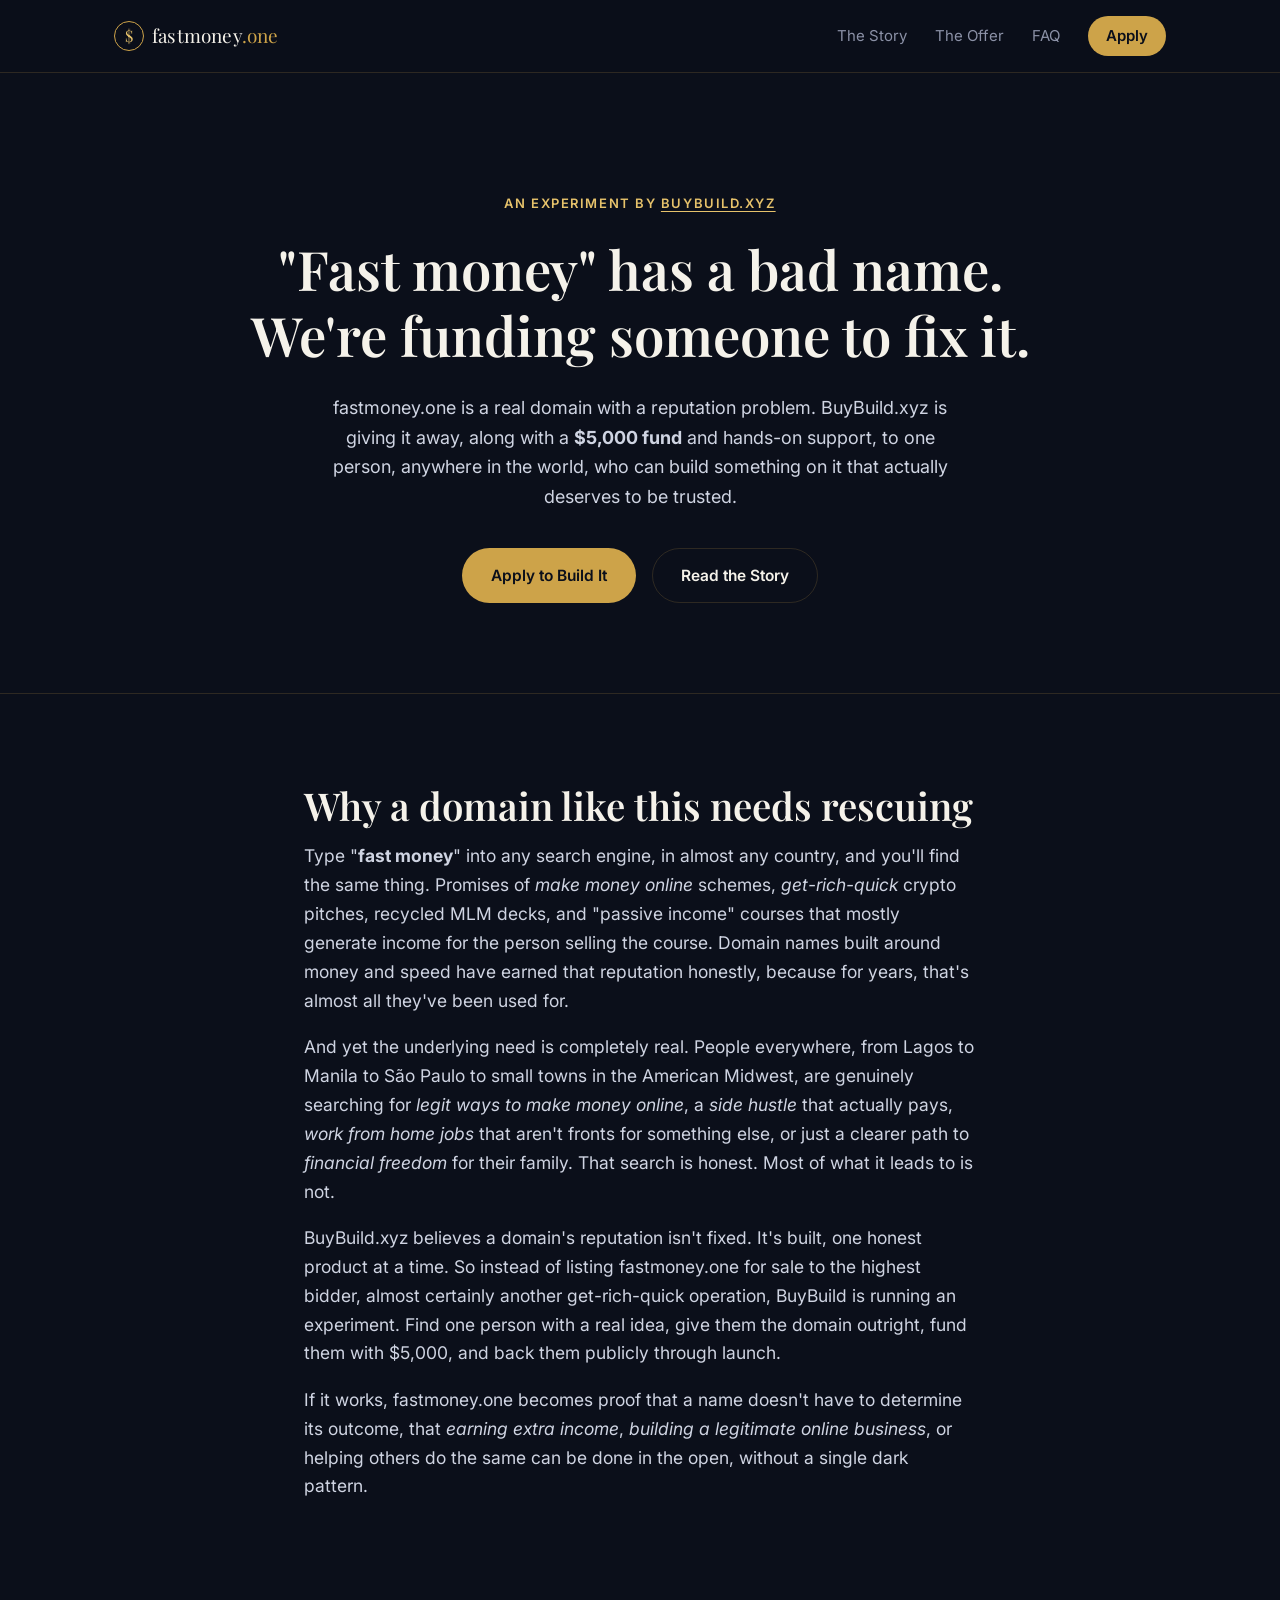
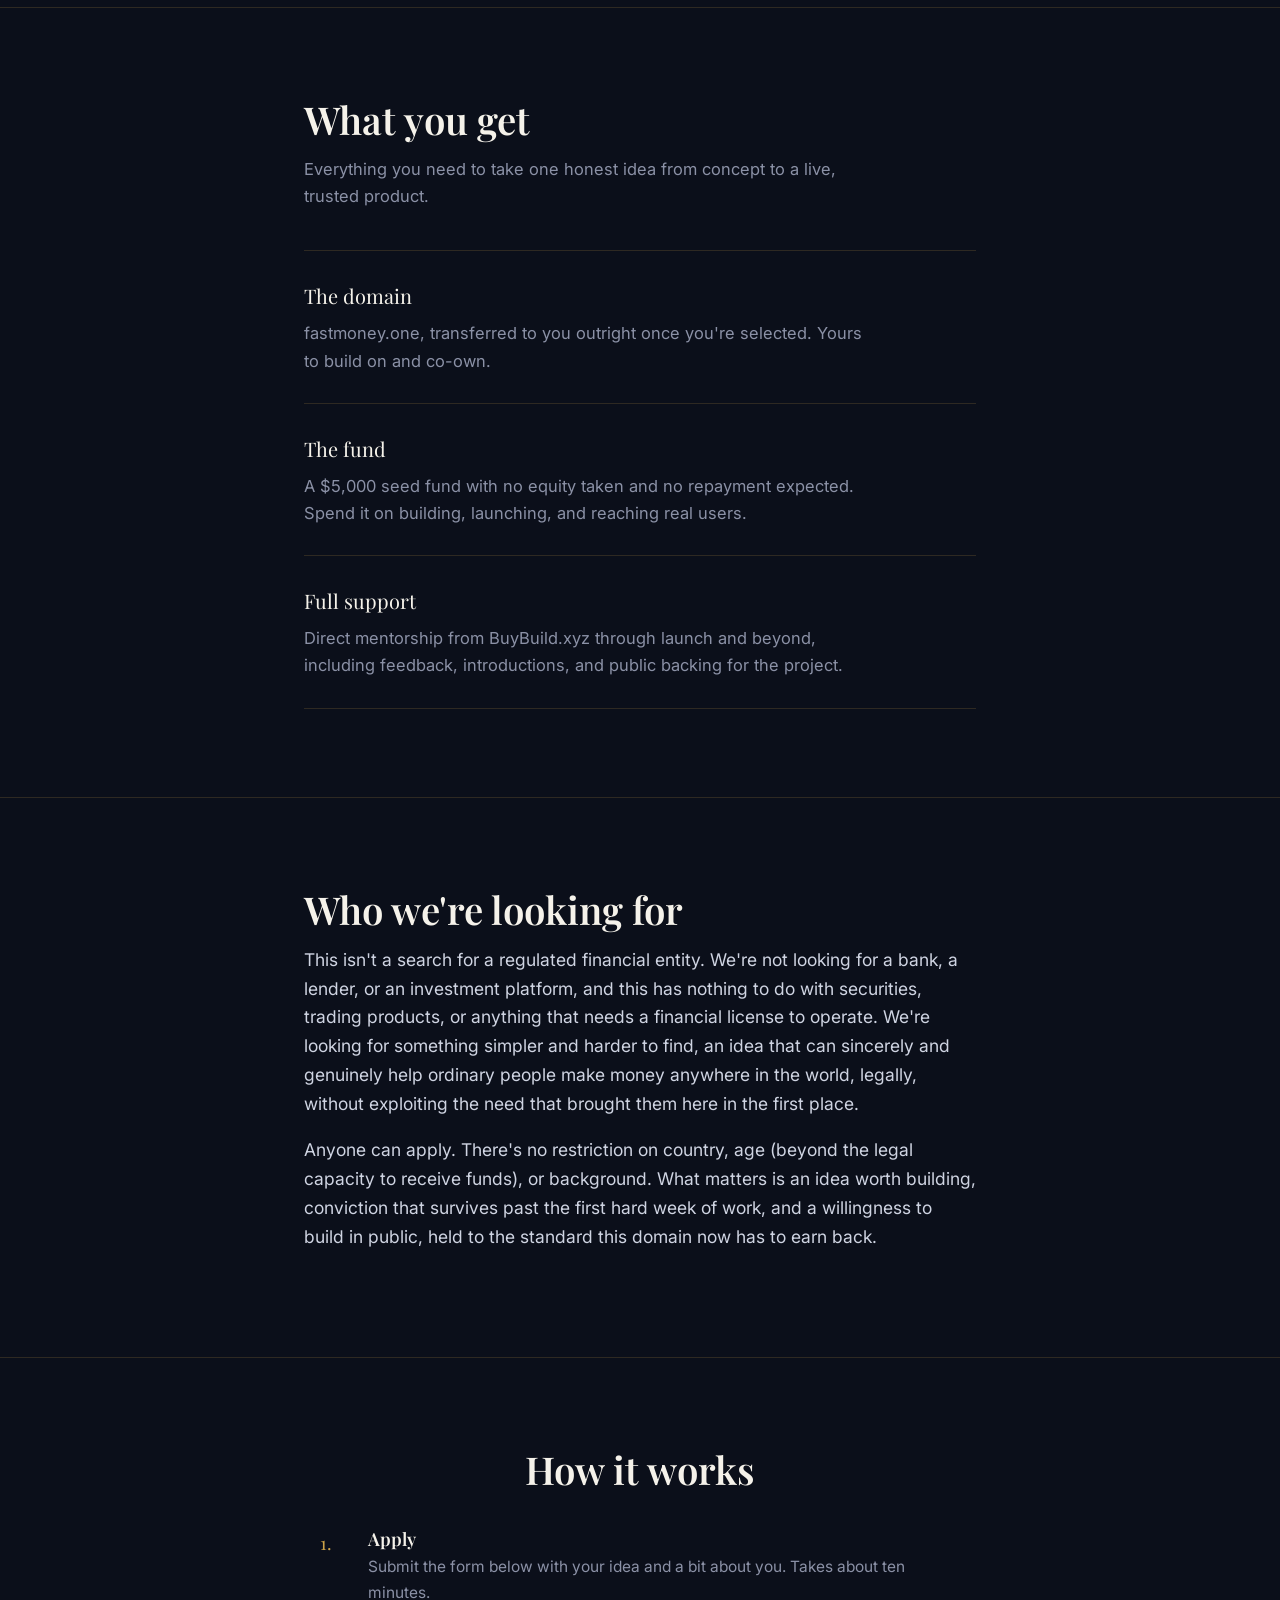
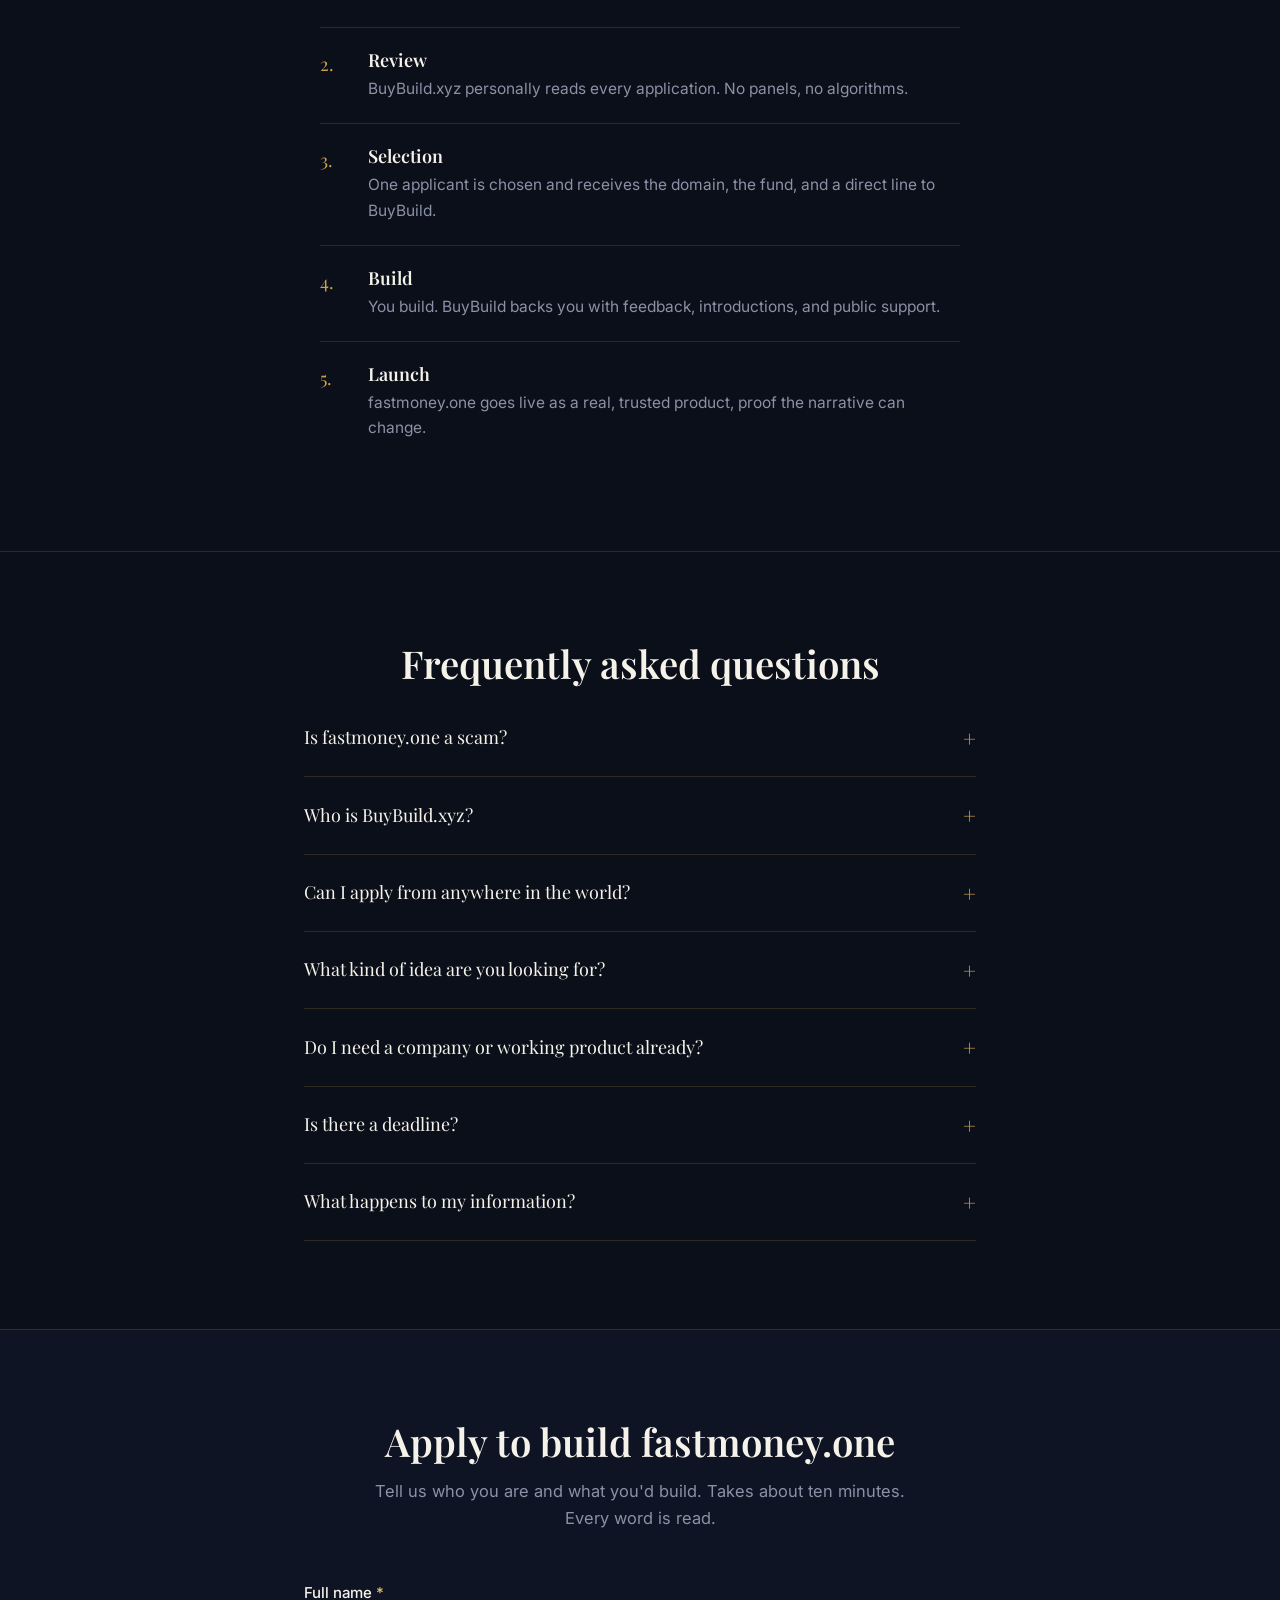
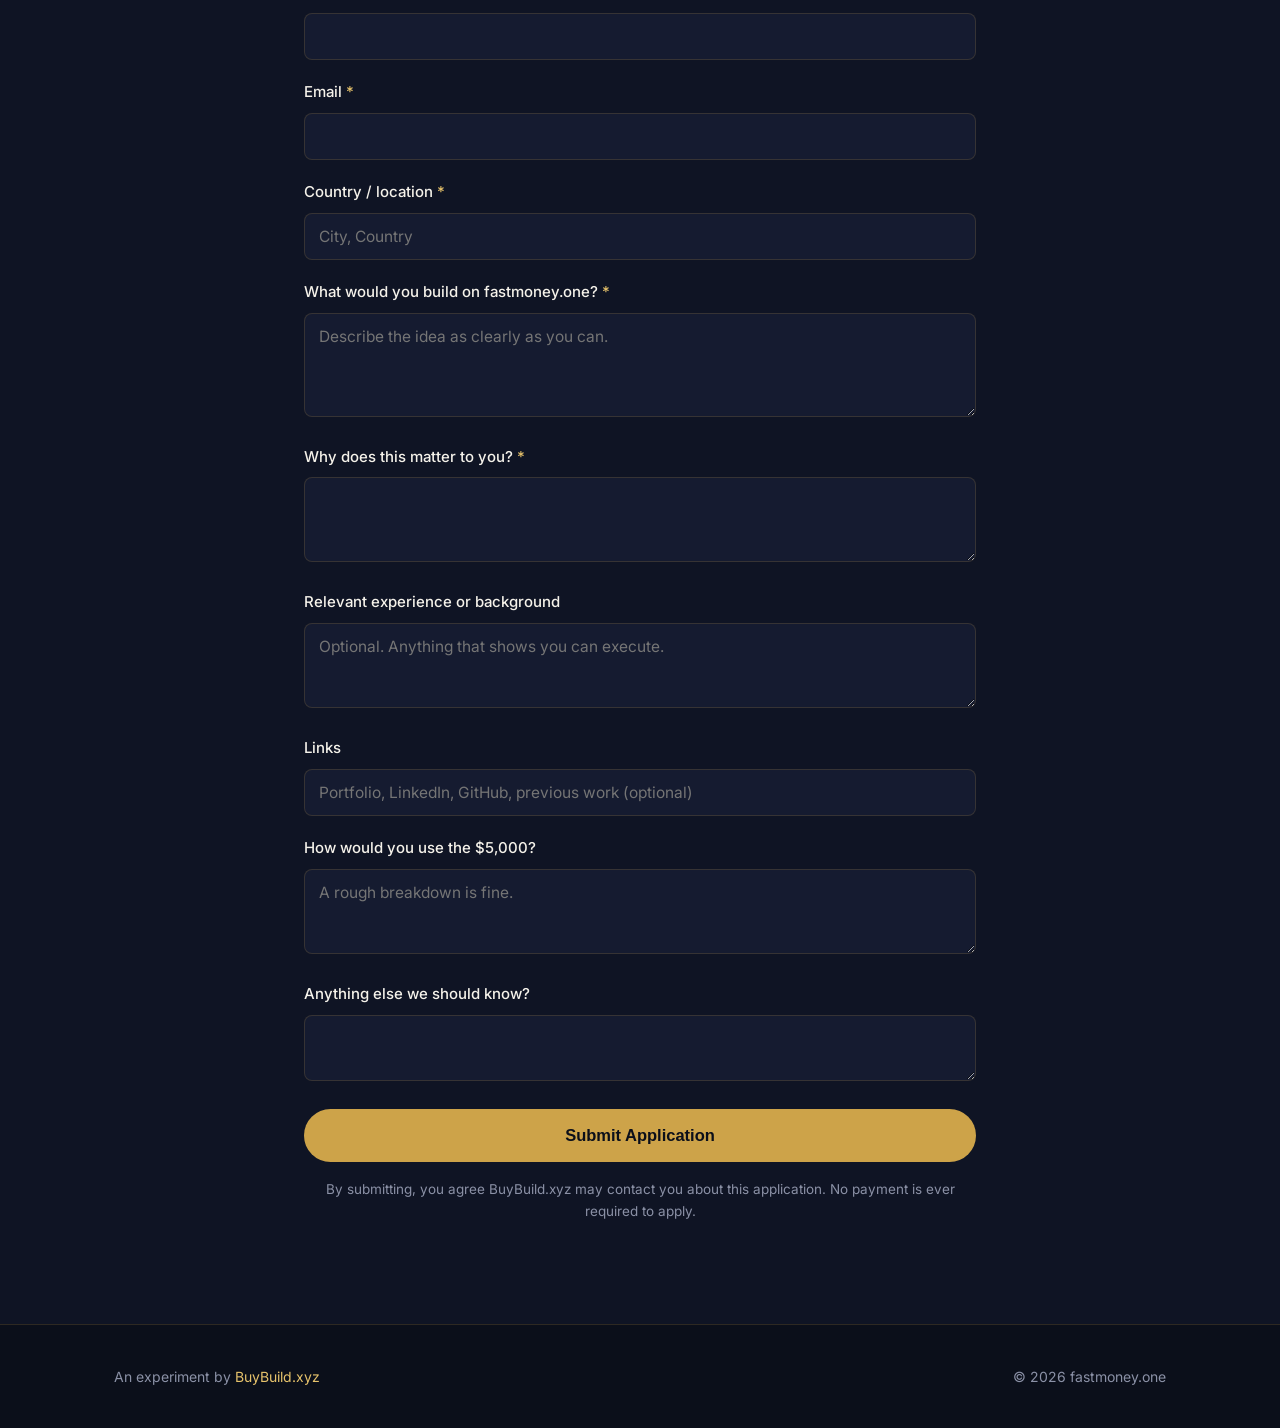
==== commit d650d5d8: "Clarify domain ownership as co-ownership Co-Authored-By: Claude Sonnet 5 <noreply@anthropic.com>" ====
--- a/index.html
+++ b/index.html
@@ -194,7 +194,7 @@
       <dl class="offer-list">
         <div class="offer-item">
           <dt>The domain</dt>
-          <dd>fastmoney.one, transferred to you outright once you're selected. Yours to build on and own.</dd>
+          <dd>fastmoney.one, transferred to you outright once you're selected. Yours to build on and co-own.</dd>
         </div>
         <div class="offer-item">
           <dt>The fund</dt>
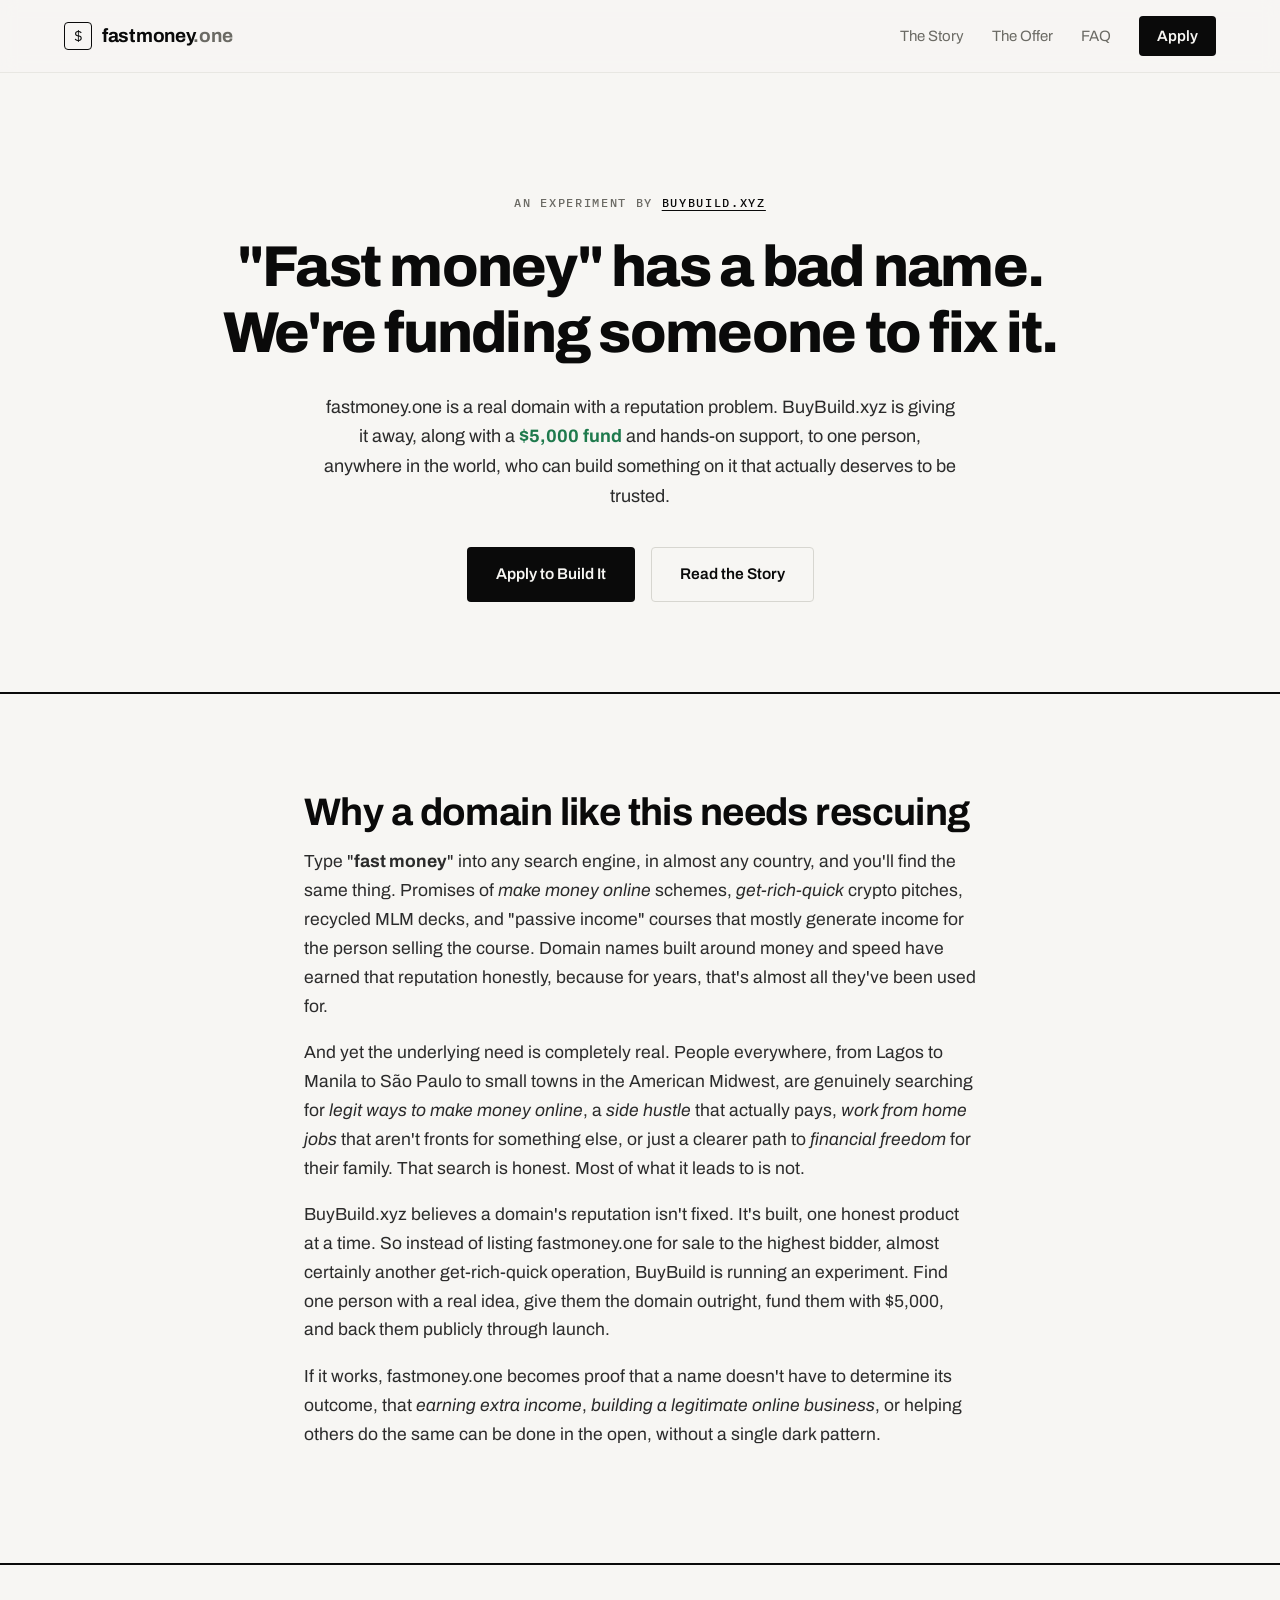
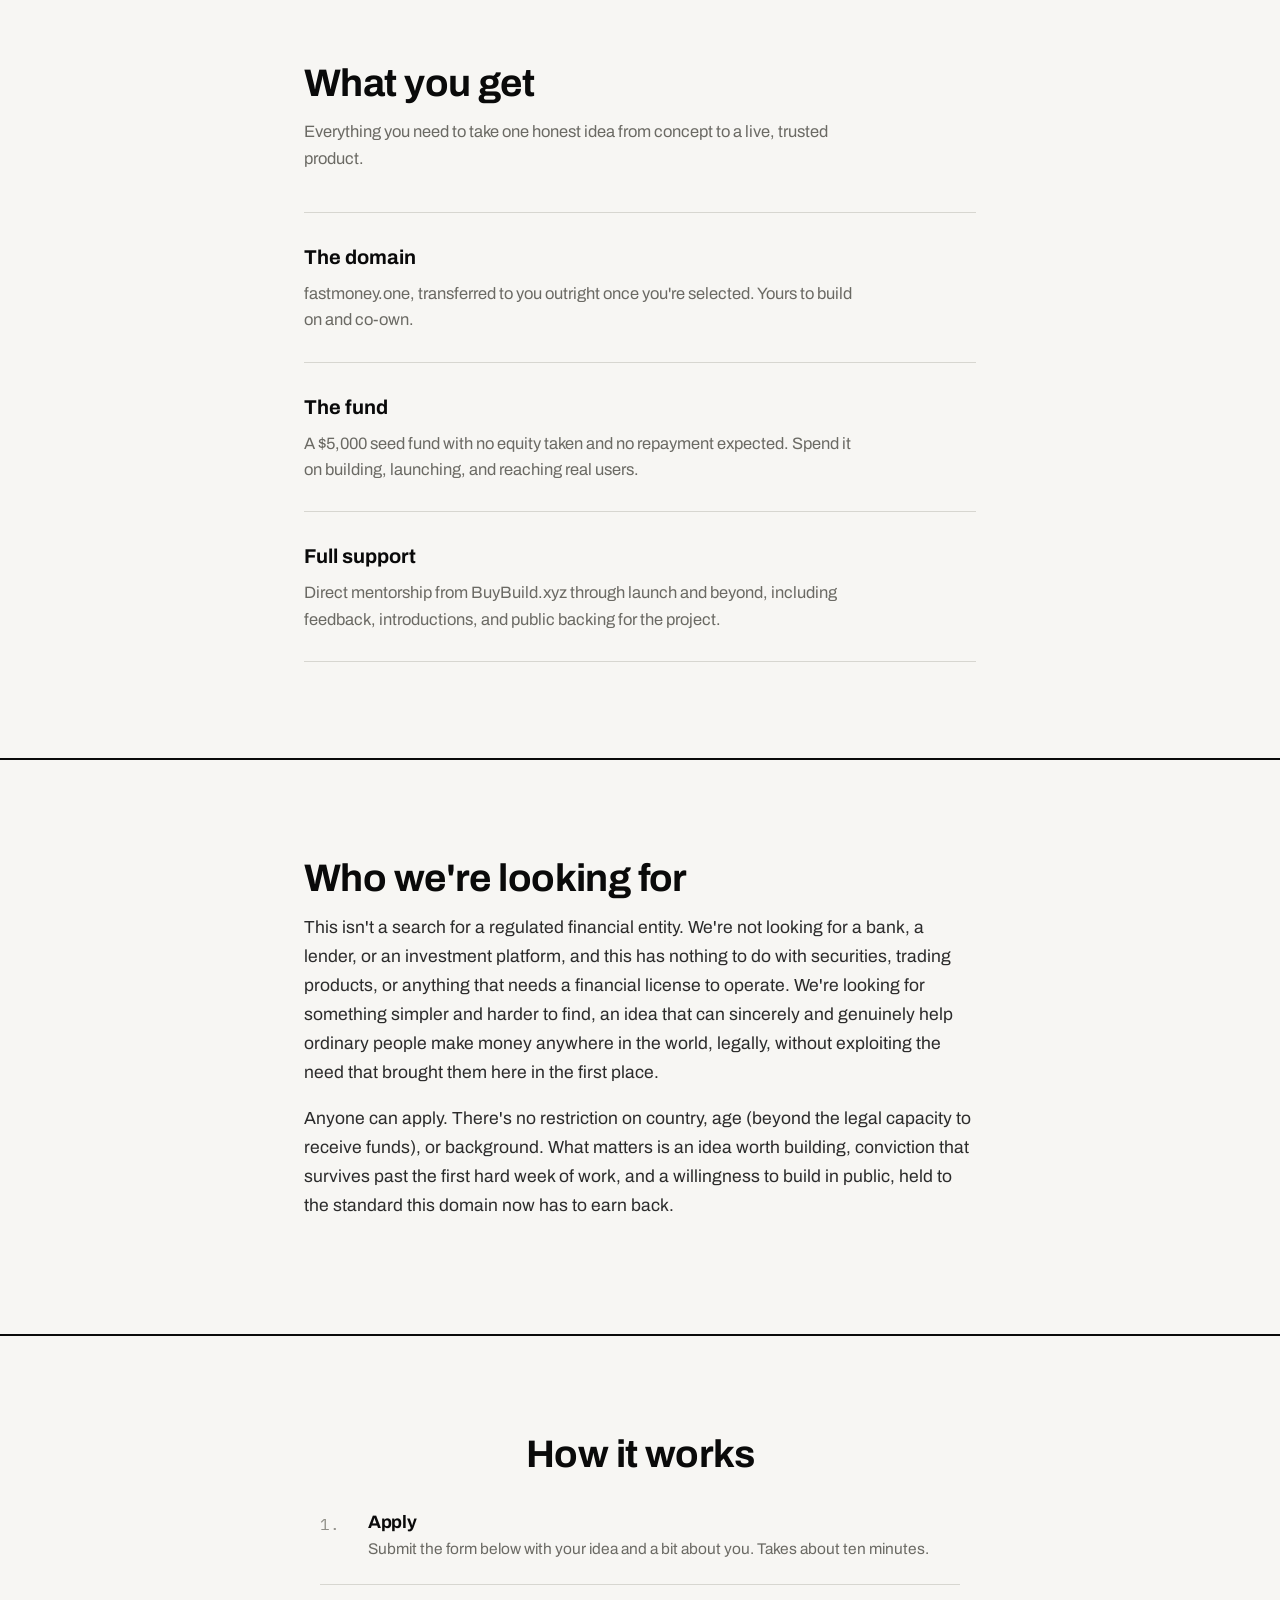
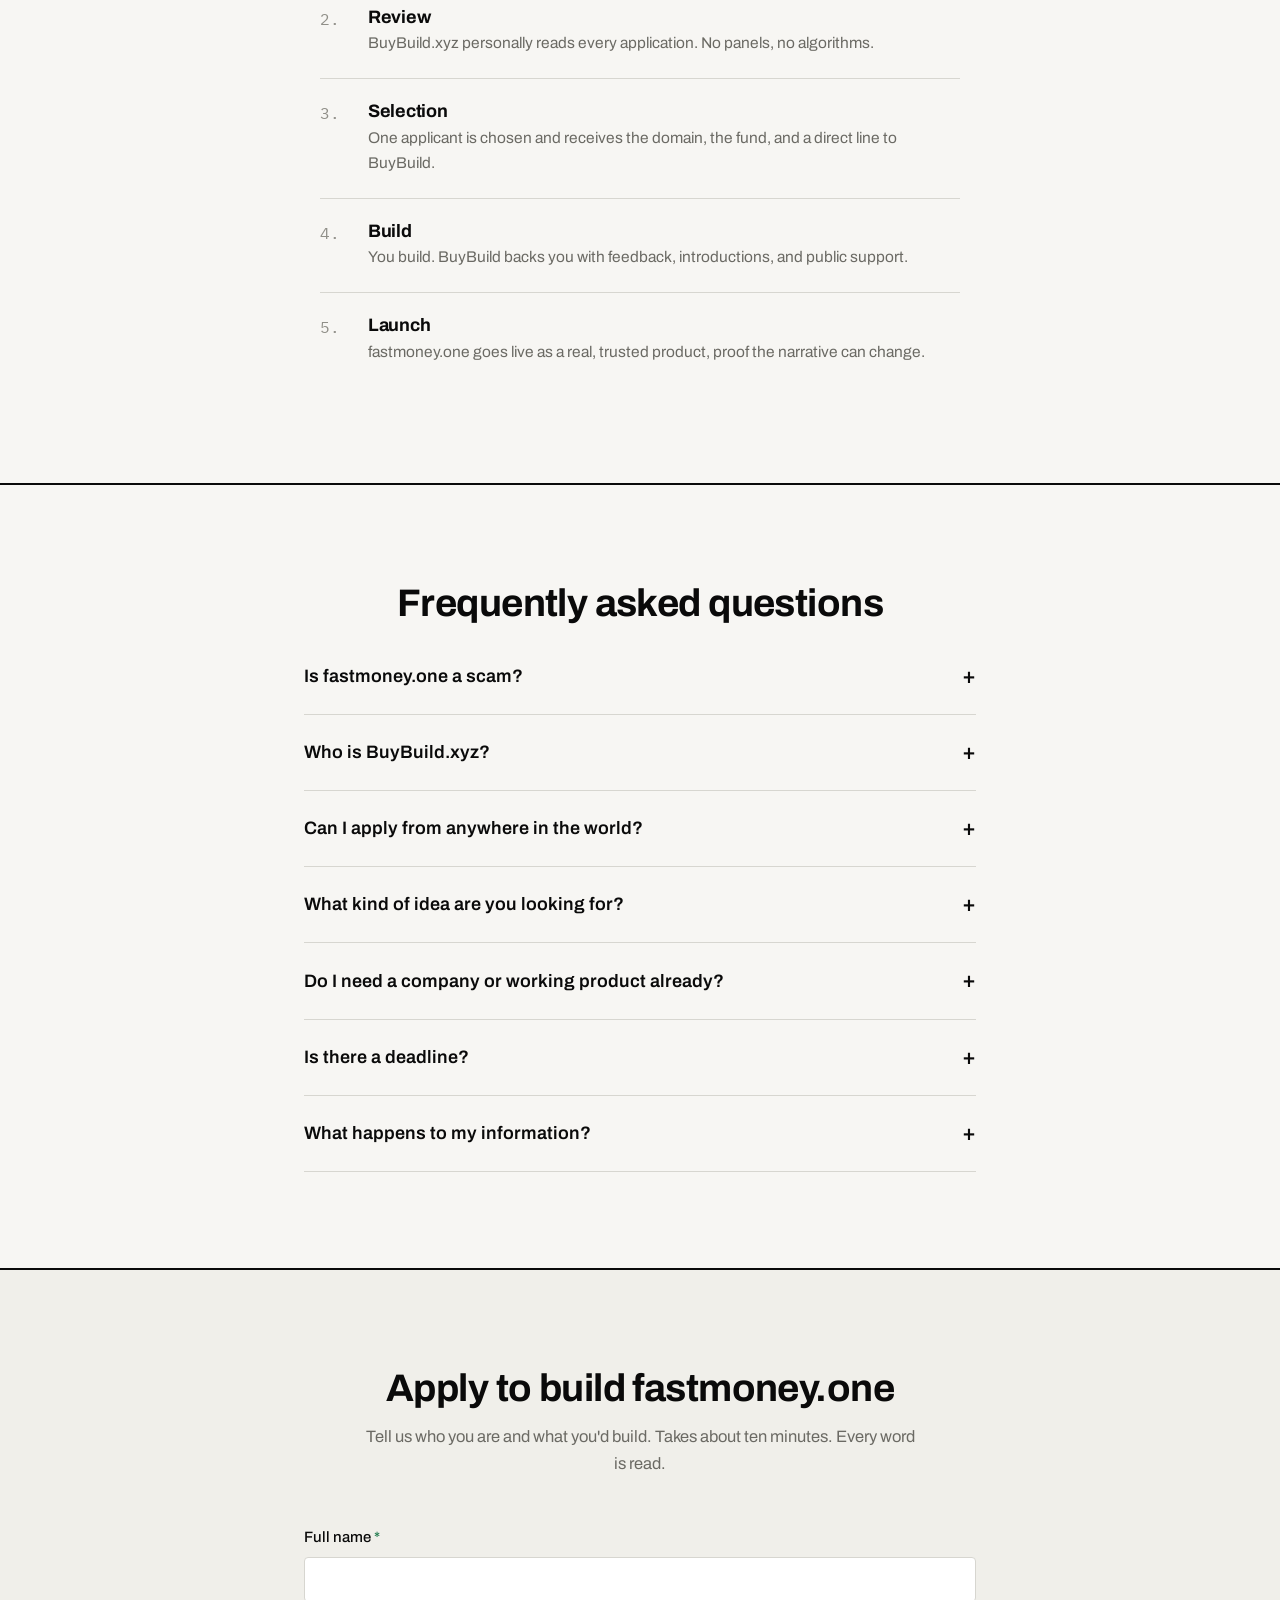
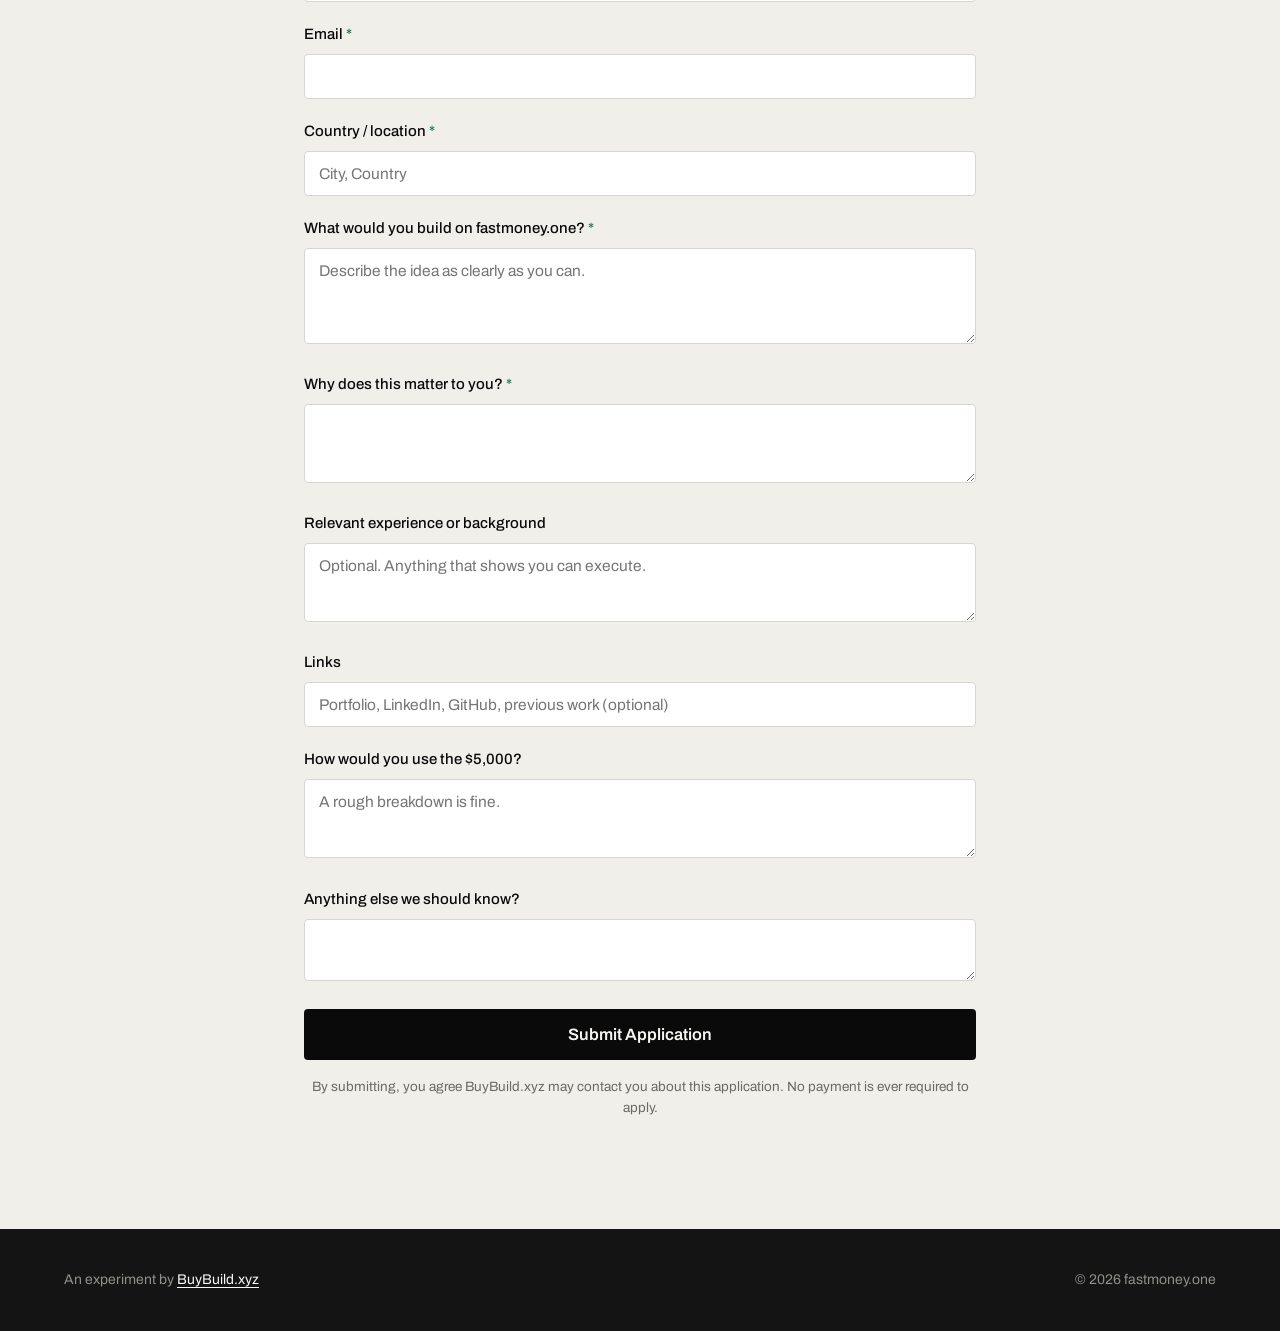
==== commit 41e207d7: "Rebuild visual theme on BuyBuild.xyz's actual design system Ports BuyBuild's real tokens instead of " ====
--- a/index.html
+++ b/index.html
@@ -3,8 +3,8 @@
 <head>
 <meta charset="UTF-8">
 <meta name="viewport" content="width=device-width, initial-scale=1.0">
-<title>Fast Money, Built Honestly | A $5,000 Experiment by BuyBuild.xyz</title>
-<meta name="description" content="fastmoney.one is being given away, with a $5,000 fund and full support from BuyBuild.xyz, to one person anywhere in the world who can build something honest on a domain that usually means the opposite. Apply now.">
+<title>Fast Money, Built Honestly | A $5,000 Experiment</title>
+<meta name="description" content="fastmoney.one is being given away, with a $5,000 fund and full support from BuyBuild.xyz, to one builder anywhere in the world with an honest idea. Apply now.">
 <meta name="keywords" content="make money online, make money fast, legit ways to make money online, side hustle ideas, passive income ideas, financial freedom, work from home, online business ideas, earn extra income, fastmoney.one, buybuild.xyz">
 <meta name="author" content="BuyBuild.xyz">
 <meta name="robots" content="index, follow, max-image-preview:large">
@@ -13,17 +13,18 @@
 <!-- Open Graph -->
 <meta property="og:type" content="website">
 <meta property="og:site_name" content="fastmoney.one">
-<meta property="og:title" content="Fast Money, Built Honestly | A $5,000 Experiment by BuyBuild.xyz">
+<meta property="og:title" content="Fast Money, Built Honestly | A $5,000 Experiment">
 <meta property="og:description" content="One domain. One builder. $5,000 and full support to prove that 'fast money' doesn't have to mean scam. Open to anyone, anywhere in the world.">
 <meta property="og:url" content="https://fastmoney.one/">
 <meta property="og:image" content="https://fastmoney.one/assets/img/og-image.png">
 <meta property="og:image:width" content="1200">
 <meta property="og:image:height" content="630">
+<meta property="og:image:alt" content="fastmoney.one, an experiment by BuyBuild.xyz">
 <meta property="og:locale" content="en_US">
 
 <!-- Twitter -->
 <meta name="twitter:card" content="summary_large_image">
-<meta name="twitter:title" content="Fast Money, Built Honestly | A $5,000 Experiment by BuyBuild.xyz">
+<meta name="twitter:title" content="Fast Money, Built Honestly | A $5,000 Experiment">
 <meta name="twitter:description" content="One domain. One builder. $5,000 and full support to prove that 'fast money' doesn't have to mean scam. Open to anyone, anywhere in the world.">
 <meta name="twitter:image" content="https://fastmoney.one/assets/img/og-image.png">
 
@@ -31,12 +32,12 @@
 <link rel="icon" type="image/svg+xml" href="/assets/img/favicon.svg">
 <link rel="apple-touch-icon" href="/assets/img/apple-touch-icon.png">
 <link rel="manifest" href="/site.webmanifest">
-<meta name="theme-color" content="#0b0f1a">
+<meta name="theme-color" content="#f7f6f3">
 
 <!-- Performance -->
 <link rel="preconnect" href="https://fonts.googleapis.com">
 <link rel="preconnect" href="https://fonts.gstatic.com" crossorigin>
-<link href="https://fonts.googleapis.com/css2?family=Playfair+Display:ital,wght@0,500;0,600;0,700;1,500&family=Inter:wght@400;500;600;700&display=swap" rel="stylesheet">
+<link href="https://fonts.googleapis.com/css2?family=Archivo:wght@400;500;600;700;800;900&family=IBM+Plex+Mono:wght@400;500;600&display=swap" rel="stylesheet">
 <link rel="stylesheet" href="/assets/css/styles.css">
 
 <!-- Structured Data -->
@@ -47,7 +48,7 @@
   "name": "BuyBuild.xyz",
   "url": "https://buybuild.xyz",
   "description": "BuyBuild.xyz funds and supports builders who turn overlooked or reputation-damaged domains into honest, useful products.",
-  "sameAs": []
+  "sameAs": ["https://buybuild.xyz"]
 }
 </script>
 <script type="application/ld+json">
--- a/assets/css/styles.css
+++ b/assets/css/styles.css
@@ -1,146 +1,219 @@
+/* ---------- Tokens (ported from buybuild.xyz design system) ---------- */
+:root {
+  /* Ink & paper */
+  --ink-900: #0a0a0a;
+  --ink-800: #141414;
+  --ink-700: #2b2b2b;
+  --paper-0: #ffffff;
+  --paper-50: #f7f6f3;
+  --paper-100: #f0efea;
+
+  /* Grey ramp */
+  --grey-100: #e8e7e2;
+  --grey-200: #d7d6d0;
+  --grey-300: #b8b7b0;
+  --grey-400: #908f88;
+  --grey-500: #6b6a64;
+  --grey-600: #4a4944;
+
+  /* Signal, used sparingly for money / positive figures only */
+  --signal-600: #1f7a4d;
+  --signal-100: #e3efe8;
+
+  /* Semantic surfaces */
+  --surface-page: var(--paper-50);
+  --surface-raised: var(--paper-0);
+  --surface-sunken: var(--paper-100);
+  --surface-inverse: var(--ink-800);
+
+  /* Semantic text */
+  --text-strong: var(--ink-900);
+  --text-body: var(--ink-700);
+  --text-muted: var(--grey-500);
+  --text-faint: var(--grey-400);
+  --text-on-inverse: var(--paper-50);
+  --text-on-inverse-muted: var(--grey-400);
+
+  /* Lines */
+  --border-hair: var(--grey-100);
+  --border-line: var(--grey-200);
+  --border-strong: var(--ink-900);
+
+  /* Interactive */
+  --action-fill: var(--ink-900);
+  --action-fill-hover: var(--ink-700);
+  --action-text: var(--paper-50);
+  --action-ghost-hover: var(--paper-100);
+
+  /* Fonts */
+  --font-display: 'Archivo', 'Helvetica Neue', Arial, sans-serif;
+  --font-text: 'Archivo', 'Helvetica Neue', Arial, sans-serif;
+  --font-mono: 'IBM Plex Mono', ui-monospace, 'SFMono-Regular', Menlo, monospace;
+
+  /* Tracking */
+  --tracking-display: -0.03em;
+  --tracking-head: -0.015em;
+  --tracking-label: 0.14em;
+
+  /* Radii: squared, structural, ledger-like brand */
+  --radius-xs: 2px;
+  --radius-sm: 4px;
+
+  /* Elevation */
+  --shadow-hair: 0 1px 0 rgba(10, 10, 10, 0.06);
+  --shadow-ledger: 0 2px 0 0 var(--ink-900);
+  --focus-ring: 0 0 0 2px var(--paper-50), 0 0 0 4px var(--ink-900);
+
+  /* Motion */
+  --ease-out: cubic-bezier(0.2, 0, 0, 1);
+  --dur-base: 200ms;
+
+  /* Layout */
+  --max: 1200px;
+  --max-narrow: 720px;
+}
+
 /* ---------- Reset & base ---------- */
 *, *::before, *::after { box-sizing: border-box; }
 html { scroll-behavior: smooth; }
 body {
   margin: 0;
-  background: var(--bg);
-  color: var(--text);
-  font-family: 'Inter', -apple-system, BlinkMacSystemFont, 'Segoe UI', sans-serif;
+  background: var(--surface-page);
+  color: var(--text-body);
+  font-family: var(--font-text);
   font-size: 17px;
-  line-height: 1.65;
+  line-height: 1.6;
   -webkit-font-smoothing: antialiased;
+  text-rendering: optimizeLegibility;
 }
 img { max-width: 100%; display: block; }
 a { color: inherit; }
 h1, h2, h3 {
-  font-family: 'Playfair Display', Georgia, serif;
-  font-weight: 600;
-  line-height: 1.2;
+  font-family: var(--font-display);
+  font-weight: 700;
+  line-height: 1.15;
+  letter-spacing: var(--tracking-head);
   margin: 0 0 0.5em;
-  color: var(--heading);
+  color: var(--text-strong);
+  text-wrap: balance;
 }
 p { margin: 0 0 1em; }
 ul, ol { margin: 0; padding: 0; }
-
-:root {
-  --bg: #0b0f1a;
-  --bg-alt: #0f1424;
-  --text: #cfd4e2;
-  --text-dim: #8b91a6;
-  --heading: #f5f2ea;
-  --gold: #cda349;
-  --gold-bright: #e6c26b;
-  --border: rgba(205, 163, 73, 0.18);
-  --card-bg: #10162a;
-  --max: 1100px;
-  --max-narrow: 720px;
-}
+::selection { background: var(--ink-900); color: var(--paper-0); }
+:focus-visible { outline: none; box-shadow: var(--focus-ring); }
 
 .wrap { max-width: var(--max); margin: 0 auto; padding: 0 24px; }
 .wrap-narrow { max-width: var(--max-narrow); margin: 0 auto; padding: 0 24px; }
 
 .skip-link {
   position: absolute; left: -999px; top: 0;
-  background: var(--gold); color: #0b0f1a; padding: 10px 16px; z-index: 100;
+  background: var(--ink-900); color: var(--paper-50); padding: 10px 16px; z-index: 100;
 }
 .skip-link:focus { left: 12px; top: 12px; }
 
 /* ---------- Header ---------- */
 .site-header {
   position: sticky; top: 0; z-index: 50;
-  background: rgba(11, 15, 26, 0.85);
-  backdrop-filter: blur(10px);
-  border-bottom: 1px solid var(--border);
+  background: rgba(247, 246, 243, 0.9);
+  backdrop-filter: blur(8px);
+  border-bottom: 1px solid var(--border-hair);
 }
 .header-inner {
   display: flex; align-items: center; justify-content: space-between;
   height: 72px;
 }
-.brand { display: flex; align-items: center; gap: 8px; text-decoration: none; }
+.brand { display: flex; align-items: center; gap: 10px; text-decoration: none; }
 .brand-mark {
   display: inline-flex; align-items: center; justify-content: center;
-  width: 30px; height: 30px; border-radius: 50%;
-  border: 1px solid var(--gold);
-  color: var(--gold-bright);
-  font-family: 'Playfair Display', serif;
-  font-size: 16px;
+  width: 28px; height: 28px; border-radius: var(--radius-sm);
+  border: 1px solid var(--ink-900);
+  color: var(--ink-900);
+  font-family: var(--font-mono);
+  font-size: 14px;
 }
 .brand-name {
-  font-family: 'Playfair Display', serif;
-  font-size: 19px; color: var(--heading); letter-spacing: 0.01em;
-}
-.brand-dot { color: var(--gold); }
+  font-family: var(--font-display);
+  font-weight: 700; letter-spacing: var(--tracking-head);
+  font-size: 19px; color: var(--text-strong);
+}
+.brand-dot { color: var(--text-muted); }
 .site-nav { display: flex; align-items: center; gap: 28px; }
 .site-nav a {
-  text-decoration: none; color: var(--text-dim); font-size: 15px;
-  transition: color 0.2s;
-}
-.site-nav a:hover { color: var(--heading); }
+  text-decoration: none; color: var(--text-muted); font-size: 15px;
+  transition: color var(--dur-base) var(--ease-out);
+}
+.site-nav a:hover { color: var(--text-strong); }
 .nav-cta {
-  color: #0b0f1a !important; background: var(--gold);
-  padding: 8px 18px; border-radius: 999px; font-weight: 600;
-}
-.nav-cta:hover { background: var(--gold-bright); }
+  color: var(--action-text) !important; background: var(--action-fill);
+  padding: 8px 18px; border-radius: var(--radius-sm); font-weight: 600;
+}
+.nav-cta:hover { background: var(--action-fill-hover); }
 
 /* ---------- Buttons ---------- */
 .btn {
   display: inline-block; text-decoration: none;
-  padding: 14px 28px; border-radius: 999px;
+  padding: 14px 28px; border-radius: var(--radius-sm);
   font-weight: 600; font-size: 15.5px;
-  transition: all 0.2s ease;
+  font-family: var(--font-text);
+  transition: all var(--dur-base) var(--ease-out);
   border: 1px solid transparent;
   cursor: pointer;
 }
-.btn-primary { background: var(--gold); color: #0b0f1a; }
-.btn-primary:hover { background: var(--gold-bright); transform: translateY(-1px); }
-.btn-ghost { background: transparent; color: var(--heading); border-color: var(--border); }
-.btn-ghost:hover { border-color: var(--gold); color: var(--gold-bright); }
+.btn-primary { background: var(--action-fill); color: var(--action-text); }
+.btn-primary:hover { background: var(--action-fill-hover); }
+.btn-ghost { background: transparent; color: var(--text-strong); border-color: var(--border-line); }
+.btn-ghost:hover { background: var(--action-ghost-hover); border-color: var(--border-strong); }
 .btn-block { width: 100%; text-align: center; font-size: 16.5px; padding: 16px; }
+
+/* ---------- Eyebrow (mono label) ---------- */
+.eyebrow {
+  font-family: var(--font-mono);
+  text-transform: uppercase; letter-spacing: var(--tracking-label); font-size: 12px;
+  color: var(--text-muted); font-weight: 500; margin-bottom: 22px;
+}
+.eyebrow a { color: var(--text-strong); text-decoration: underline; text-underline-offset: 3px; }
 
 /* ---------- Hero ---------- */
 .hero { padding: 120px 0 90px; text-align: center; }
-.eyebrow {
-  text-transform: uppercase; letter-spacing: 0.12em; font-size: 13px;
-  color: var(--gold-bright); font-weight: 600; margin-bottom: 22px;
-}
-.eyebrow a { color: var(--gold-bright); text-decoration: underline; text-underline-offset: 3px; }
 .hero h1 {
-  font-size: clamp(2.1rem, 5vw, 3.4rem);
+  font-weight: 800; letter-spacing: var(--tracking-display);
+  font-size: clamp(2.1rem, 5vw, 3.6rem);
   max-width: 880px; margin: 0 auto 26px;
 }
 .hero-sub {
   max-width: 640px; margin: 0 auto 36px;
-  color: var(--text); font-size: 18px;
-}
+  color: var(--text-body); font-size: 18px; line-height: 1.65;
+}
+.hero-sub strong { color: var(--signal-600); }
 .hero-actions { display: flex; gap: 16px; justify-content: center; flex-wrap: wrap; }
 
 /* ---------- Sections ---------- */
-.section { padding: 88px 0; border-top: 1px solid var(--border); }
+.section { padding: 96px 0; border-top: 2px solid var(--border-strong); }
 .section h2 {
   font-size: clamp(1.7rem, 3.2vw, 2.4rem);
   text-align: center; margin-bottom: 14px;
 }
 .section-sub {
-  text-align: center; color: var(--text-dim);
+  text-align: center; color: var(--text-muted);
   max-width: 560px; margin: 0 auto 48px; font-size: 16.5px;
 }
 
 .story h2, .who h2, .offer h2 { text-align: left; max-width: var(--max-narrow); }
 .offer .section-sub { text-align: left; margin: 0 0 40px; }
-.story p, .who p { color: var(--text); font-size: 17.5px; }
+.story p, .who p { color: var(--text-body); font-size: 17.5px; line-height: 1.65; }
 
 /* ---------- Offer ---------- */
 .offer-list { margin: 0; }
 .offer-item {
-  padding: 28px 0; border-top: 1px solid var(--border);
-}
-.offer-item:last-child { border-bottom: 1px solid var(--border); }
+  padding: 28px 0; border-top: 1px solid var(--border-line);
+}
+.offer-item:last-child { border-bottom: 1px solid var(--border-line); }
 .offer-item dt {
-  font-family: 'Playfair Display', serif; font-size: 20px;
-  color: var(--heading); margin-bottom: 8px;
+  font-family: var(--font-display); font-weight: 700; font-size: 20px;
+  color: var(--text-strong); margin-bottom: 8px;
 }
 .offer-item dd {
-  margin: 0; color: var(--text-dim); font-size: 16.5px; max-width: 560px;
+  margin: 0; color: var(--text-muted); font-size: 16.5px; max-width: 560px;
 }
 
 /* ---------- Steps ---------- */
@@ -148,71 +221,72 @@
 .steps li {
   counter-increment: step;
   position: relative; padding: 22px 0 22px 48px;
-  border-bottom: 1px solid var(--border);
+  border-bottom: 1px solid var(--border-line);
 }
 .steps li:last-child { border-bottom: none; }
 .steps li::before {
   content: counter(step) ".";
   position: absolute; left: 0; top: 22px;
-  font-family: 'Playfair Display', serif; font-size: 18px; color: var(--gold);
+  font-family: var(--font-mono); font-size: 16px; color: var(--text-faint);
 }
 .steps h3 { font-size: 18px; margin-bottom: 4px; }
-.steps p { color: var(--text-dim); font-size: 15.5px; margin: 0; }
+.steps p { color: var(--text-muted); font-size: 15.5px; margin: 0; }
 
 /* ---------- FAQ ---------- */
 .faq details {
-  border-bottom: 1px solid var(--border);
+  border-bottom: 1px solid var(--border-line);
   padding: 20px 0;
 }
 .faq summary {
-  cursor: pointer; font-family: 'Playfair Display', serif;
-  font-size: 18px; color: var(--heading); list-style: none;
+  cursor: pointer; font-family: var(--font-display); font-weight: 600;
+  font-size: 18px; color: var(--text-strong); list-style: none;
   display: flex; justify-content: space-between; align-items: center;
 }
 .faq summary::-webkit-details-marker { display: none; }
 .faq summary::after {
-  content: "+"; color: var(--gold); font-size: 22px; margin-left: 16px;
-  transition: transform 0.2s;
+  content: "+"; color: var(--text-strong); font-size: 22px; margin-left: 16px;
+  transition: transform var(--dur-base) var(--ease-out);
 }
 .faq details[open] summary::after { transform: rotate(45deg); }
-.faq details p { color: var(--text-dim); margin-top: 14px; font-size: 16px; }
+.faq details p { color: var(--text-muted); margin-top: 14px; font-size: 16px; }
 
 /* ---------- Form ---------- */
-.apply { background: var(--bg-alt); }
+.apply { background: var(--surface-sunken); }
 .app-form { margin-top: 8px; }
 .form-row { margin-bottom: 20px; }
 .form-row label {
   display: block; margin-bottom: 8px; font-size: 15px;
-  color: var(--heading); font-weight: 500;
-}
-.req { color: var(--gold-bright); }
+  color: var(--text-strong); font-weight: 500;
+}
+.req { color: var(--signal-600); }
 .form-row input, .form-row textarea {
-  width: 100%; background: #151b30; border: 1px solid var(--border);
-  border-radius: 8px; padding: 13px 14px; color: var(--text);
+  width: 100%; background: var(--surface-raised); border: 1px solid var(--border-line);
+  border-radius: var(--radius-sm); padding: 13px 14px; color: var(--text-body);
   font-family: inherit; font-size: 15.5px; resize: vertical;
-  transition: border-color 0.2s;
+  transition: border-color var(--dur-base) var(--ease-out);
 }
 .form-row input:focus, .form-row textarea:focus {
-  outline: none; border-color: var(--gold);
-}
-.form-note { text-align: center; color: var(--text-dim); font-size: 13.5px; margin-top: 16px; }
+  outline: none; border-color: var(--ink-900); box-shadow: var(--focus-ring);
+}
+.form-note { text-align: center; color: var(--text-muted); font-size: 13.5px; margin-top: 16px; }
 .hp-field { position: absolute; left: -9999px; }
 
 .form-success {
-  text-align: center; background: var(--card-bg); border: 1px solid var(--gold);
-  border-radius: 14px; padding: 48px 32px; margin-top: 8px;
-}
-.form-success h3 { color: var(--gold-bright); }
-.form-success p { color: var(--text); margin: 0; }
+  text-align: center; background: var(--surface-raised); border: 1px solid var(--border-line);
+  box-shadow: var(--shadow-ledger);
+  border-radius: var(--radius-sm); padding: 48px 32px; margin-top: 8px;
+}
+.form-success h3 { color: var(--text-strong); }
+.form-success p { color: var(--text-body); margin: 0; }
 
 /* ---------- Footer ---------- */
-.site-footer { padding: 40px 0; border-top: 1px solid var(--border); }
+.site-footer { padding: 40px 0; background: var(--surface-inverse); }
 .footer-inner {
   display: flex; justify-content: space-between; align-items: center;
   flex-wrap: wrap; gap: 12px;
-  color: var(--text-dim); font-size: 14px;
-}
-.footer-inner a { color: var(--gold-bright); text-decoration: none; }
+  color: var(--text-on-inverse-muted); font-size: 14px;
+}
+.footer-inner a { color: var(--text-on-inverse); text-decoration: underline; text-underline-offset: 3px; }
 .footer-inner p { margin: 0; }
 
 /* ---------- Responsive ---------- */
